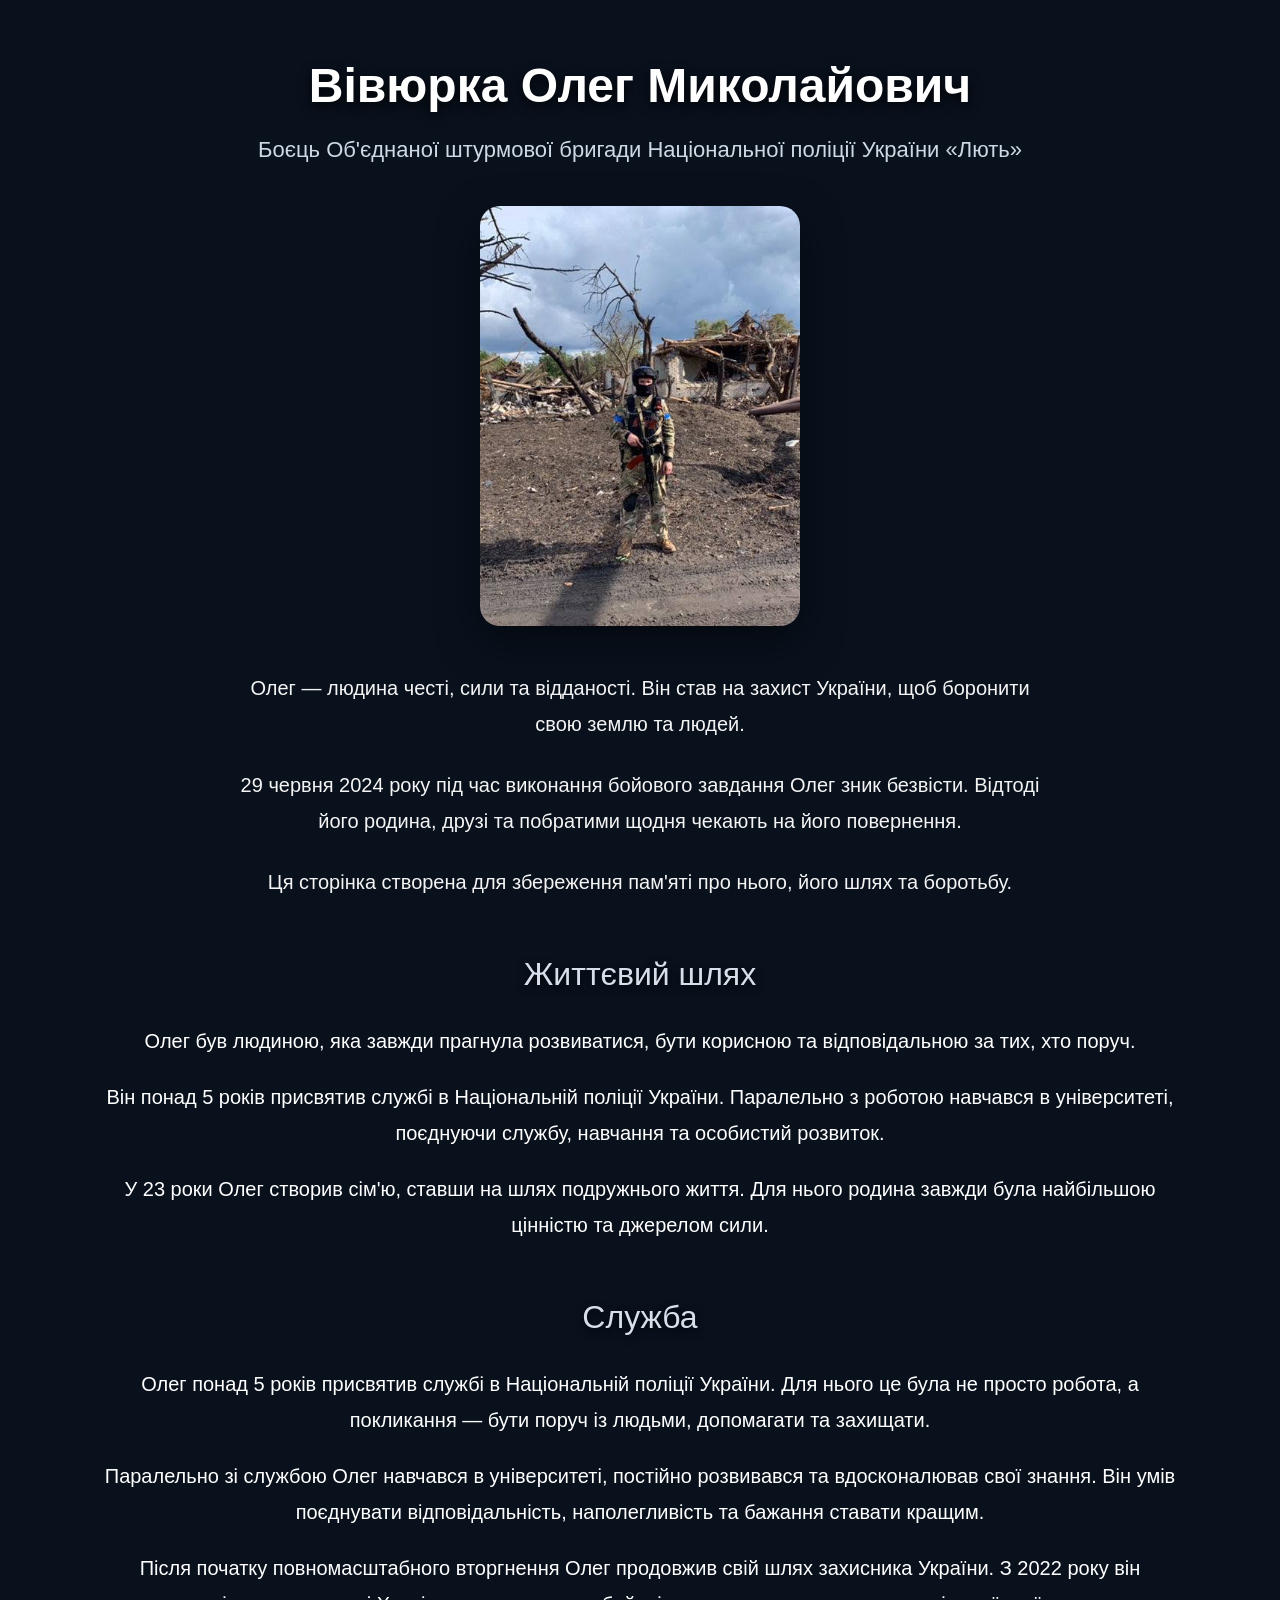
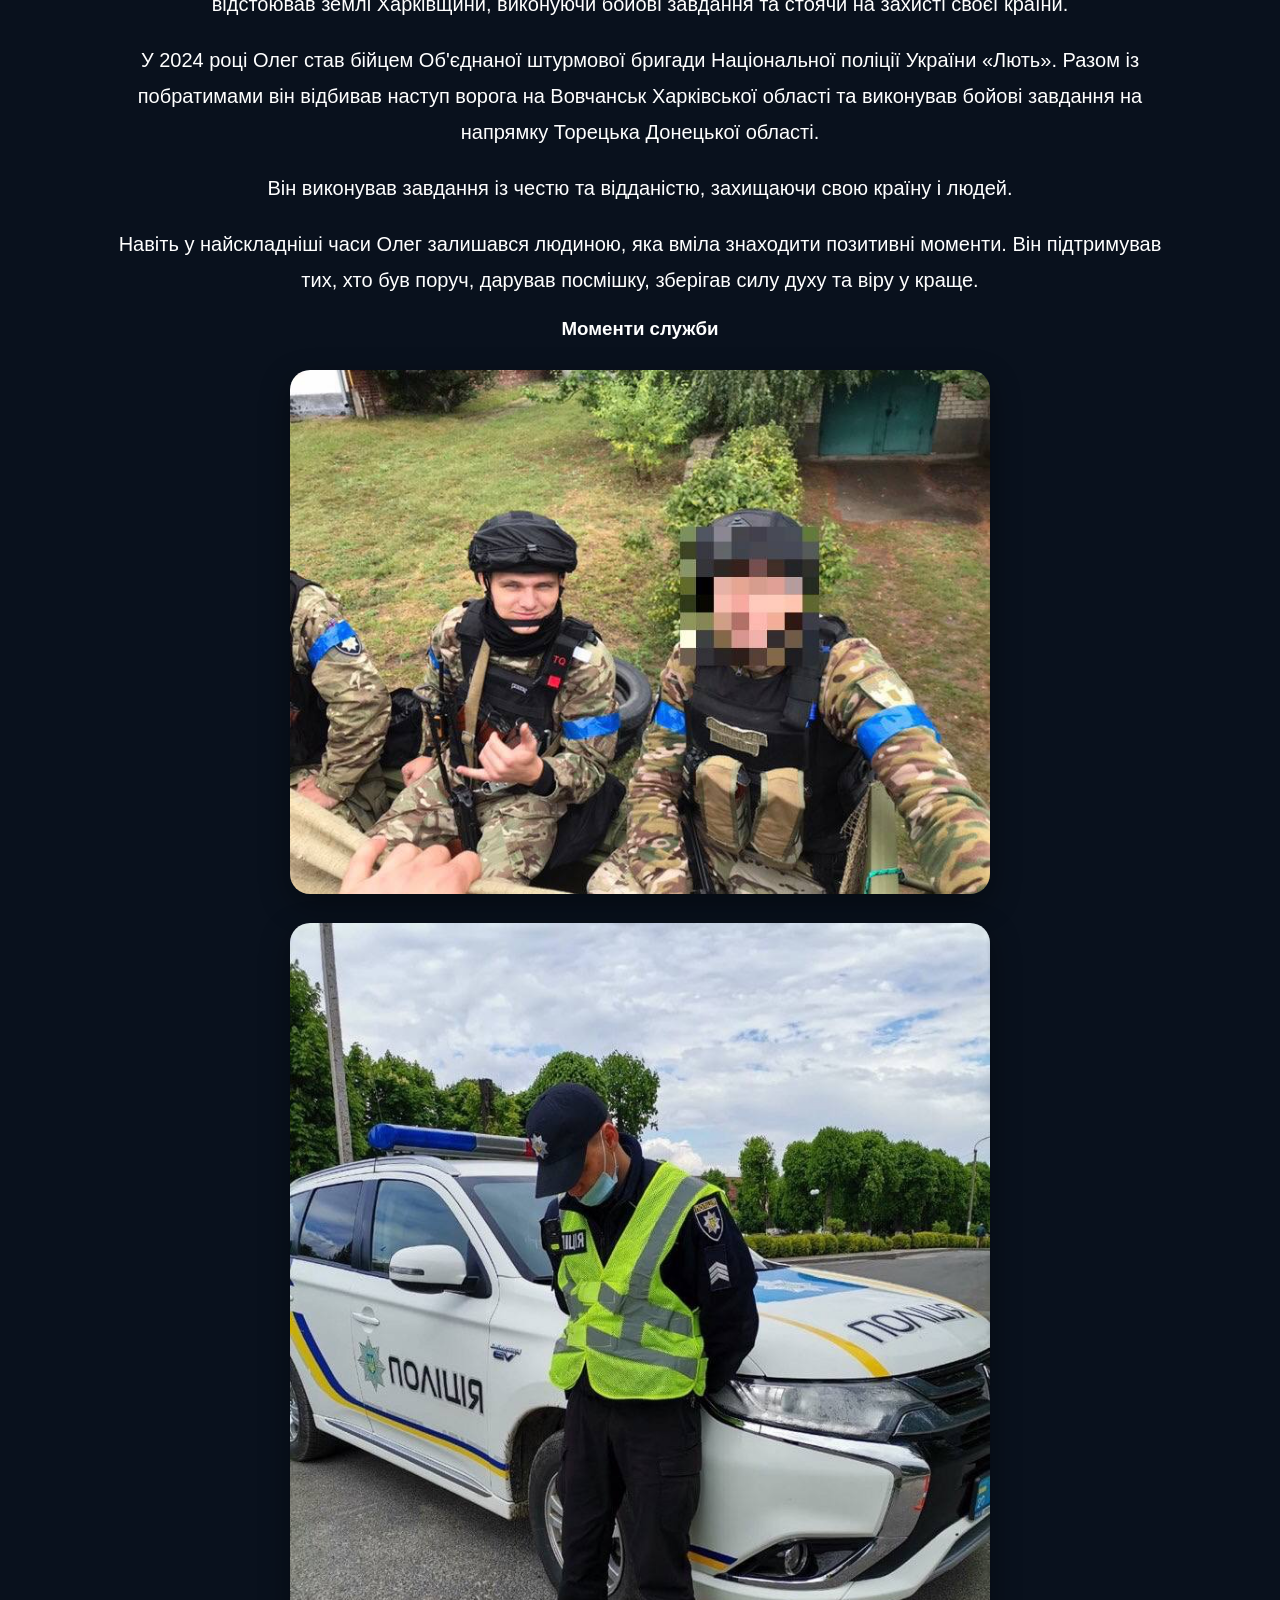
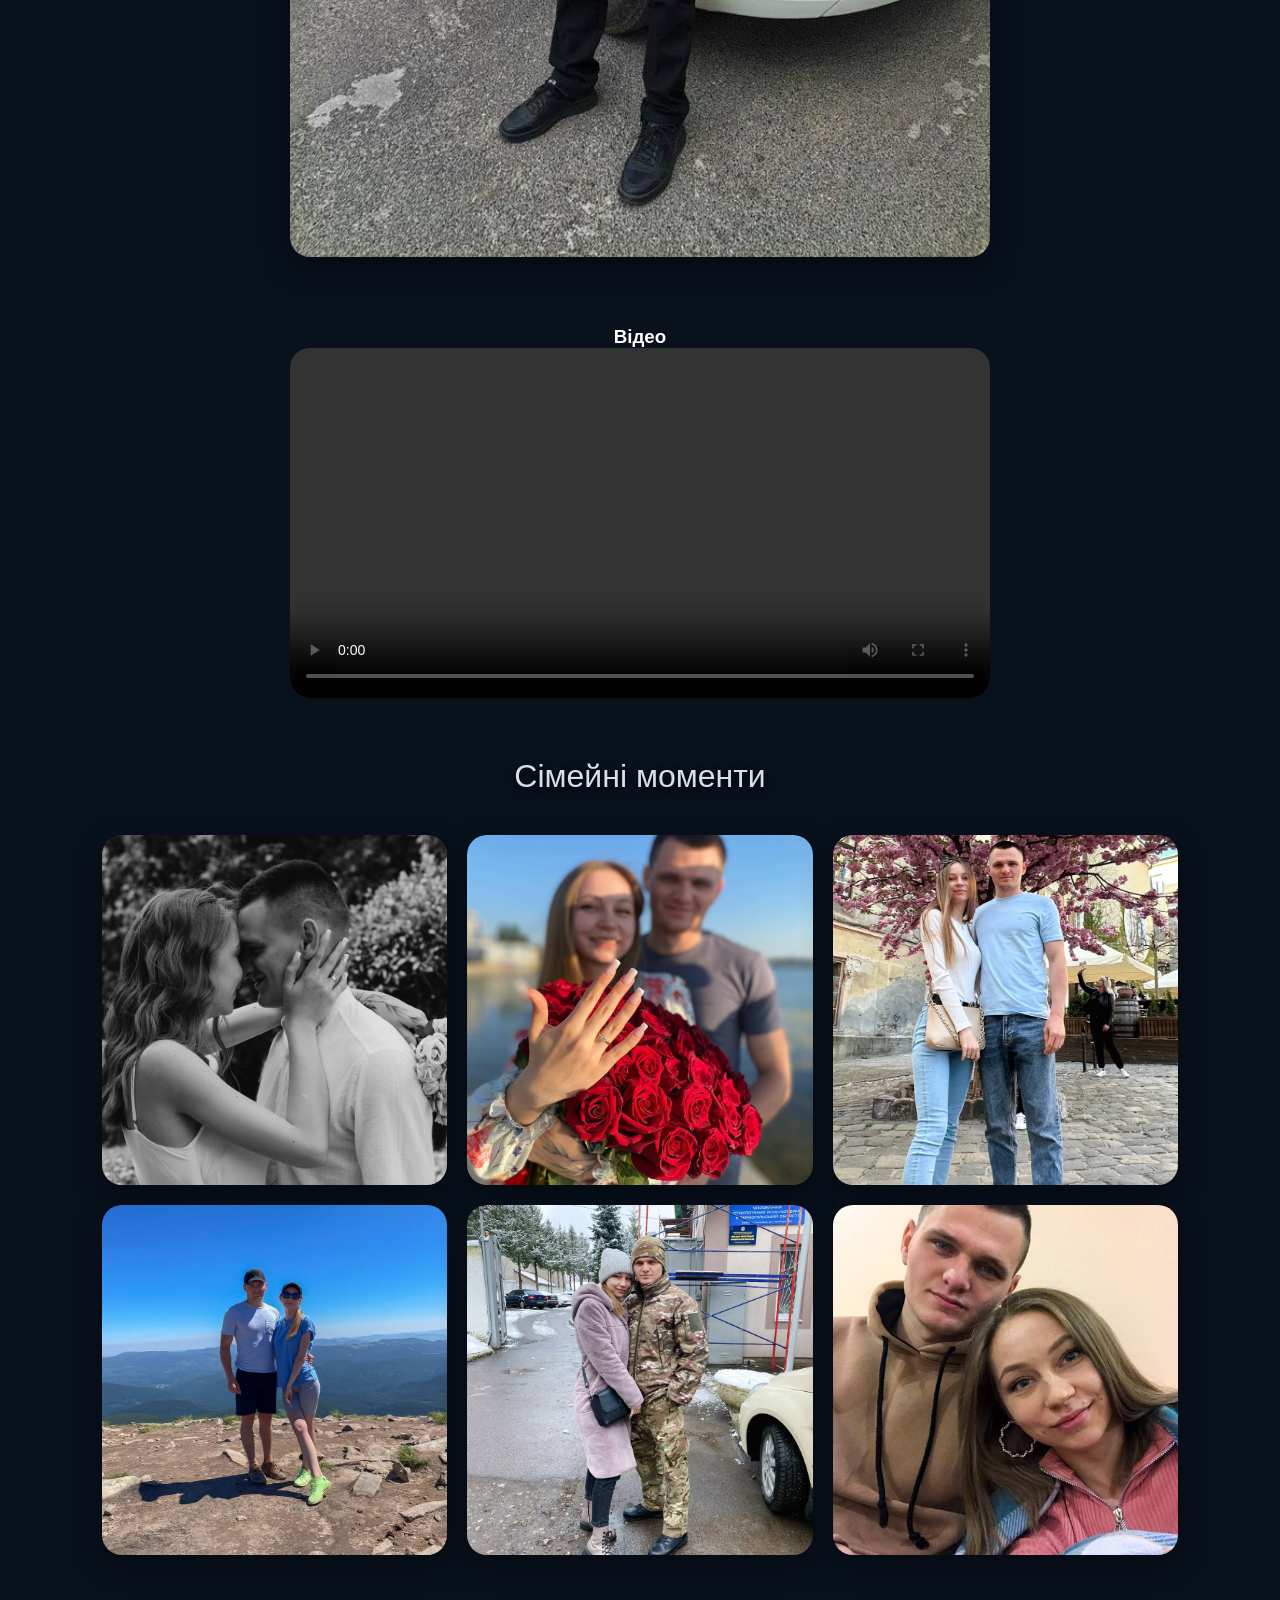
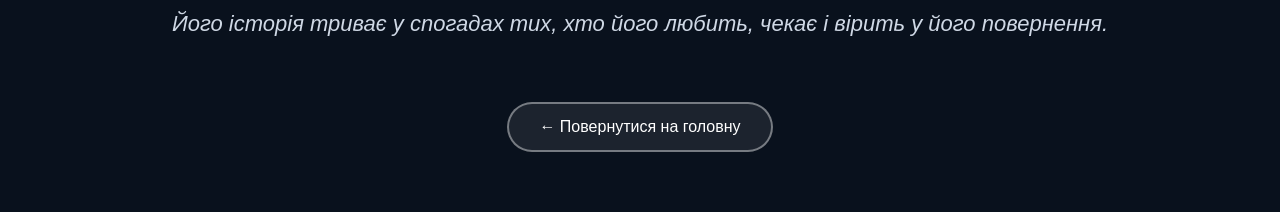
==== about.html @ c9cba327 "Update about.html" ====
<!DOCTYPE html>
<html lang="uk">

<head>

<meta charset="UTF-8">
<meta name="viewport" content="width=device-width, initial-scale=1.0">

<title>Про Олега</title>

<link rel="stylesheet" href="style.css">

</head>


<body>


<div class="about-page">


<h1>
Вівюрка Олег Миколайович
</h1>


<p class="subtitle">
Боєць Об'єднаної штурмової бригади
Національної поліції України «Лють»
</p>



<img src="photo3.JPG" class="about-photo">



<div class="about-text">


<p>
Олег — людина честі, сили та відданості.
Він став на захист України, щоб боронити
свою землю та людей.
</p>


<p>
29 червня 2024 року під час виконання
бойового завдання Олег зник безвісти.
Відтоді його родина, друзі та побратими
щодня чекають на його повернення.
</p>


<p>
Ця сторінка створена для збереження
пам'яті про нього, його шлях та боротьбу.
</p>


</div>
<section class="story">

<h2>Життєвий шлях</h2>

<p>
Олег був людиною, яка завжди прагнула розвиватися,
бути корисною та відповідальною за тих, хто поруч.
</p>

<p>
Він понад 5 років присвятив службі в Національній поліції України.
Паралельно з роботою навчався в університеті, поєднуючи службу,
навчання та особистий розвиток.
</p>

<p>
У 23 роки Олег створив сім'ю, ставши на шлях подружнього життя.
Для нього родина завжди була найбільшою цінністю та джерелом сили.
</p>


<h2>Служба</h2>

<p>
Олег понад 5 років присвятив службі в Національній поліції України.
Для нього це була не просто робота, а покликання —
бути поруч із людьми, допомагати та захищати.
</p>


<p>
Паралельно зі службою Олег навчався в університеті,
постійно розвивався та вдосконалював свої знання.
Він умів поєднувати відповідальність, наполегливість
та бажання ставати кращим.
</p>


<p>
Після початку повномасштабного вторгнення Олег продовжив
свій шлях захисника України.
З 2022 року він відстоював землі Харківщини,
виконуючи бойові завдання та стоячи на захисті своєї країни.
</p>


<p>
У 2024 році Олег став бійцем Об'єднаної штурмової бригади
Національної поліції України «Лють».
Разом із побратимами він відбивав наступ ворога
на Вовчанськ Харківської області та виконував бойові завдання
на напрямку Торецька Донецької області.
</p>


<p>
Він виконував завдання із честю та відданістю,
захищаючи свою країну і людей.
</p>


<p>
Навіть у найскладніші часи Олег залишався людиною,
яка вміла знаходити позитивні моменти.
Він підтримував тих, хто був поруч, дарував посмішку,
зберігав силу духу та віру у краще.
</p>


<h3>Моменти служби</h3>

<div class="service-media">

<img src="photo2.png" class="service-photo">

<img src="photo4.JPG" class="service-photo">

<div class="video-block">

<h3>Відео</h3>

<video controls playsinline>

<source src="video1.MP4" type="video/mp4">

</video>

</div>

</div>


<h2>Сімейні моменти</h2>


<div class="gallery">

    <img src="family1.png">

    <img src="family2.png">

    <img src="family3.jpg">

    <img src="family4.png">

    <img src="family5.JPG">

    <img src="family6.JPG">

</div>
  
</section>


<p class="final-quote">
Його історія триває у спогадах тих,
хто його любить, чекає і вірить у його повернення.
</p>


<a href="index.html" class="back-button">
← Повернутися на головну
</a>


</div>



</body>

</html>
---- style.css ----
*{
    margin:0;
    padding:0;
    box-sizing:border-box;
}


body{
    font-family:'Montserrat',sans-serif;
    background:#09111d;
    color:white;
}


.hero{

    position:relative;
    width:100%;
    min-height:100vh;
    overflow:hidden;

}


.hero-image{

    position:absolute;
    top:0;
    left:0;

    width:100%;
    height:100%;

    object-fit:cover;
    object-position:center 15%;

}


.overlay{

    position:absolute;
    top:0;
    left:0;

    width:100%;
    height:100%;

    background:
    linear-gradient(
    90deg,
    rgba(5,10,18,.85),
    rgba(5,10,18,.35)
    );

    z-index:1;

}


.hero-content{

    position:relative;

    z-index:2;

    width:45%;

    margin-left:8%;

    padding-top:60px;
    padding-bottom:60px;

}


h1{

    font-size:64px;
    line-height:1.1;
    font-weight:700;
    margin-bottom:25px;

    text-shadow:
    0 4px 12px rgba(0,0,0,.9);

}


h2{

    font-size:22px;
    font-weight:400;
    line-height:1.5;

    color:#d7dfeb;

    margin-bottom:35px;

    text-shadow:
    0 3px 8px rgba(0,0,0,.9);

}


.description{

    max-width:420px;

}


.description p{

    font-size:18px;
    line-height:1.7;
    margin-bottom:18px;

    text-shadow:
    0 3px 8px rgba(0,0,0,.9);

}


.counter{

    text-align:center;
    margin-top:35px;

}


#timer{

    font-size:32px;
    font-weight:700;

    text-shadow:
    0 3px 10px rgba(0,0,0,.9);

}


.waiting-text{

    text-align:center;
    margin-top:20px;

    font-size:20px;
    font-style:italic;

    text-shadow:
    0 3px 8px rgba(0,0,0,.9);

}


.buttons{

    display:flex;
    justify-content:center;

    gap:20px;

    margin-top:40px;

}


.buttons a{

    display:inline-flex;
    align-items:center;
    justify-content:center;

    text-decoration:none;

    color:white;

    border:2px solid rgba(255,255,255,.4);

    padding:14px 32px;

    border-radius:50px;

    background:rgba(255,255,255,.08);

    backdrop-filter:blur(10px);

    font-size:17px;

    transition:.3s;

}


.buttons a:hover{

    background:#5ba8ff;

}





@media(max-width:900px){


@media(max-width:900px){

.hero{
    min-height:110vh;
}


.hero-content{

    width:90%;

    margin-left:5%;

    padding-top:40px;
    padding-bottom:40px;

}


h1{

    font-size:42px;

}


h2{

    font-size:18px;

}


.description p{

    font-size:16px;

}


#timer{

    font-size:24px;

}


.buttons{

    flex-direction:column;

    align-items:center;

}


.buttons a{

    width:260px;

}

}


h1{

    font-size:42px;

}


h2{

    font-size:18px;

}



.description p{

    font-size:16px;

}



#timer{

    font-size:24px;

}



.buttons{

    flex-direction:column;

    align-items:center;

}


.buttons a{

    width:260px;

    text-align:center;

}


}
.buttons a{
    display:inline-flex;
    align-items:center;
    justify-content:center;
    text-decoration:none !important;
    color:white !important;
    border:2px solid rgba(255,255,255,.4);
    padding:14px 32px;
    border-radius:50px;
    background:rgba(255,255,255,.08);
    font-size:17px;
}
/* Сторінка Про Олега */

.about-page{

    min-height:100vh;

    background:#09111d;

    color:white;

    padding:60px 8%;

    text-align:center;

}


.about-page h1{

    font-size:48px;

    margin-bottom:20px;

}



.subtitle{

    font-size:22px;

    color:#cfd8e5;

    margin-bottom:40px;

    line-height:1.5;

}



.about-photo{

    width:320px;

    height:420px;

    object-fit:cover;

    object-position:center top;

    border-radius:20px;

    box-shadow:0 15px 40px rgba(0,0,0,.5);

    margin-bottom:40px;

}



.about-text{

    max-width:800px;

    margin:0 auto;

}



.about-text p{

    font-size:20px;

    line-height:1.8;

    margin-bottom:25px;

    color:#f4f4f4;

}



.back-button{

    display:inline-flex;

    margin-top:30px;

    padding:14px 30px;

    border-radius:50px;

    border:2px solid rgba(255,255,255,.4);

    color:white;

    text-decoration:none;

    background:rgba(255,255,255,.08);

}



.back-button:hover{

    background:#5ba8ff;

}



@media(max-width:900px){

    .about-page{

        padding:40px 5%;

    }


    .about-page h1{

        font-size:34px;

    }


    .subtitle{

        font-size:18px;

    }


    .about-photo{

        width:260px;

        height:340px;

    }


    .about-text p{

        font-size:17px;

    }

}
.story h2{

    margin-top:50px;
    margin-bottom:25px;
    font-size:32px;

}


.story p{

    font-size:20px;
    line-height:1.8;
    margin-bottom:20px;

}


.gallery{

    display:grid;
    grid-template-columns:repeat(3,1fr);
    gap:20px;
    margin-top:35px;

}


.gallery img{

    width:100%;
    height:350px;
    object-fit:cover;
    border-radius:20px;

    box-shadow:0 10px 30px rgba(0,0,0,.4);

}



@media(max-width:900px){

.gallery{

    grid-template-columns:1fr;

}


.gallery img{

    height:400px;

}

}
.final-quote{
    margin-top:50px;
    margin-bottom:30px;
    font-size:22px;
    font-style:italic;
    line-height:1.7;
    color:#cfd8e5;
}
.service-media{
    margin-top:30px;
}


.service-photo{
    width:100%;
    max-width:700px;
    border-radius:20px;
    box-shadow:0 10px 30px rgba(0,0,0,.4);
    margin-bottom:25px;
}


.video-block{
    margin-top:40px;
}


.video-block video{
    width:100%;
    max-width:700px;
    border-radius:20px;
}
@media(max-width:900px){

.hero-image{
    position:absolute;
}

}
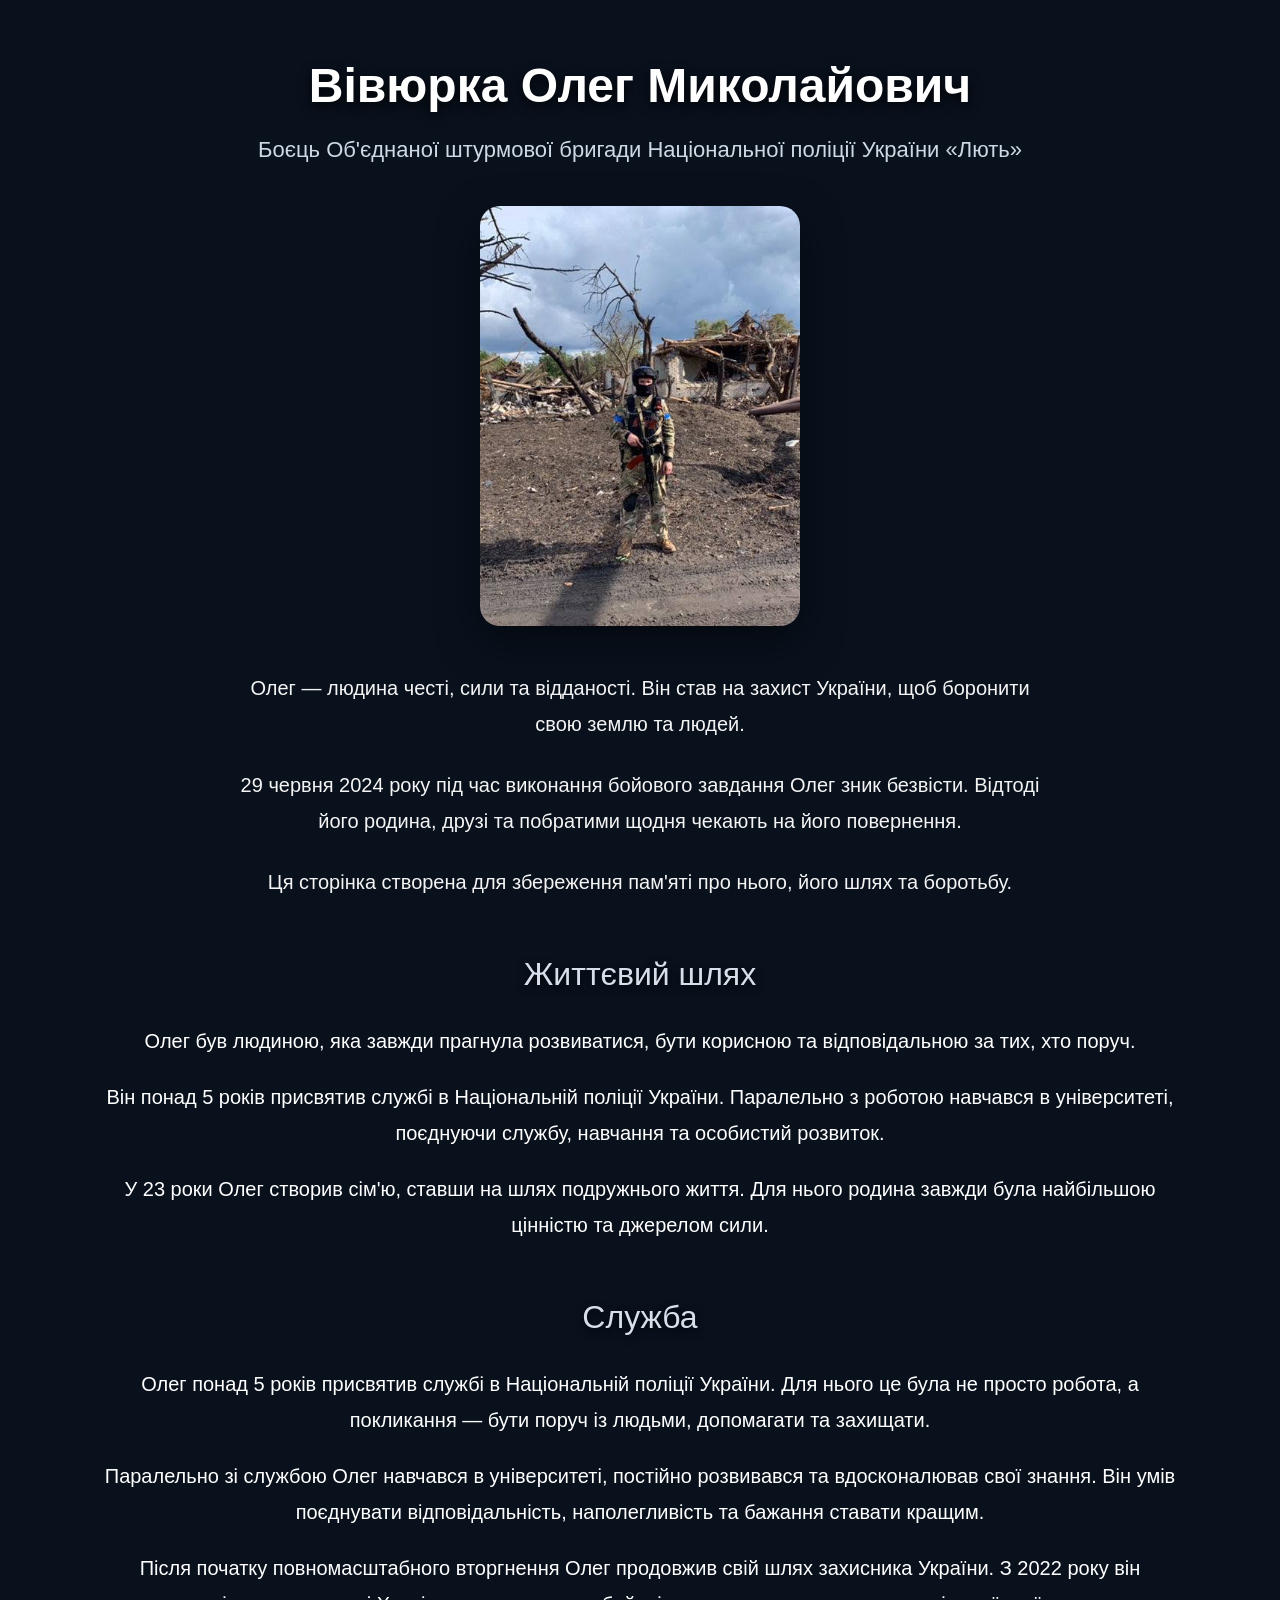
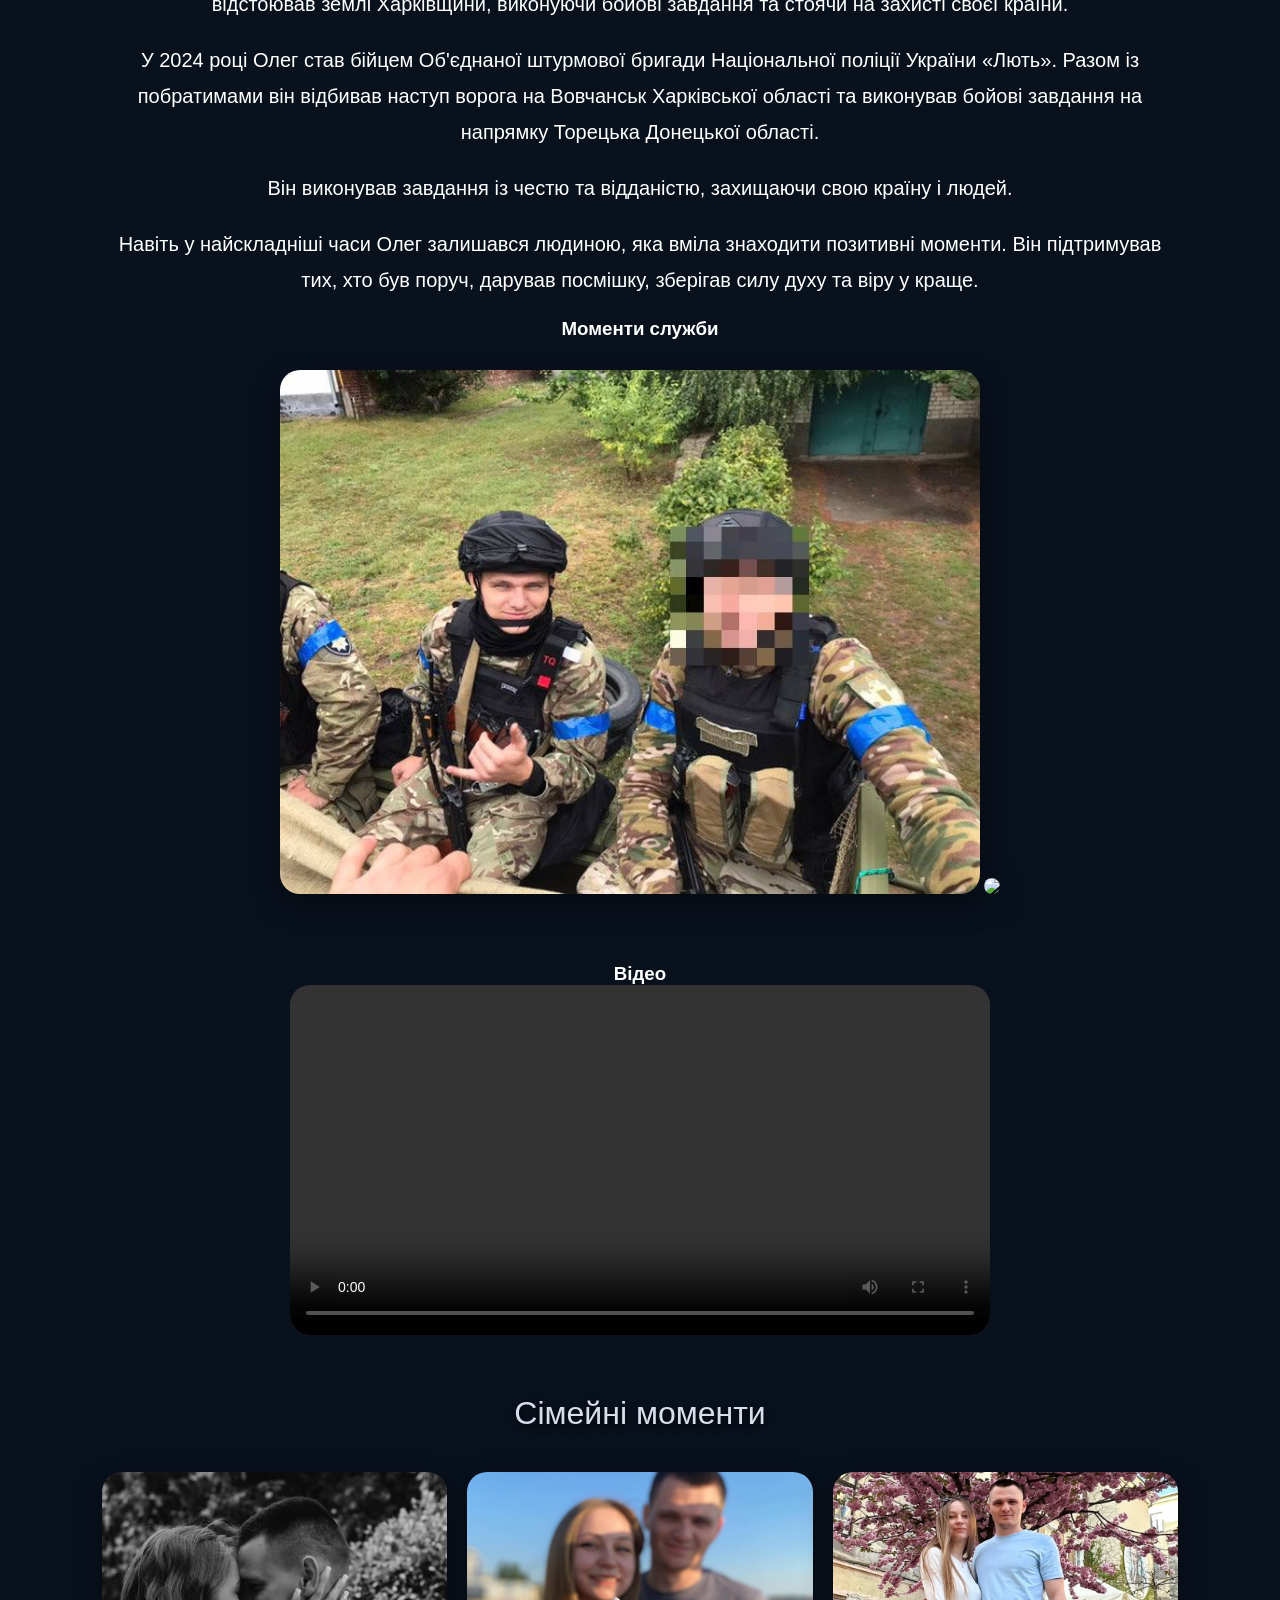
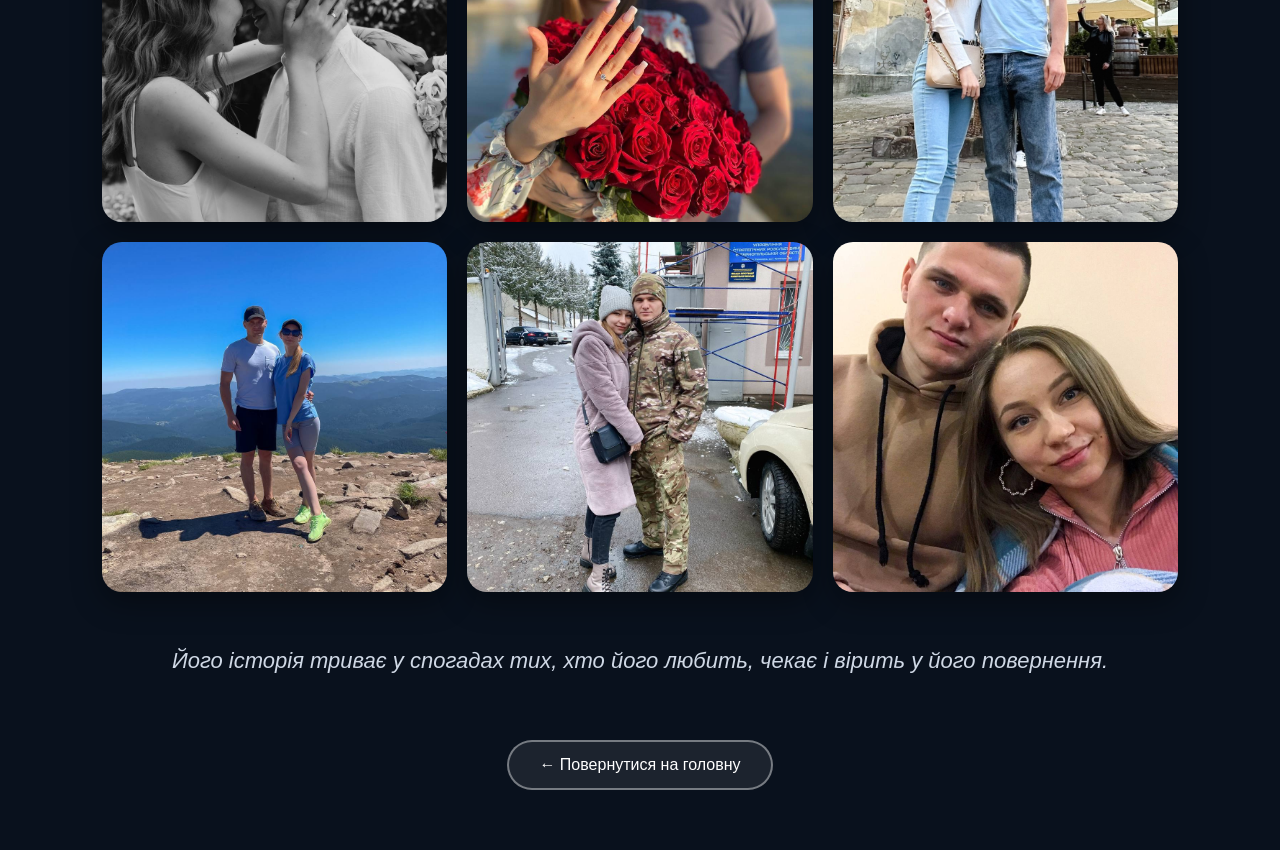
==== commit f7cb69f0: "Update about.html" ====
--- a/about.html
+++ b/about.html
@@ -133,9 +133,13 @@
 
 <div class="service-media">
 
-<img src="photo2.png" class="service-photo">
+<div class="service-gallery">
 
-<img src="photo4.JPG" class="service-photo">
+    <img src="photo2.png" class="service-photo">
+
+    <img src="photo4.png" class="service-photo">
+
+</div>
 
 <div class="video-block">
 
@@ -150,7 +154,6 @@
 </div>
 
 </div>
-
 
 <h2>Сімейні моменти</h2>
 
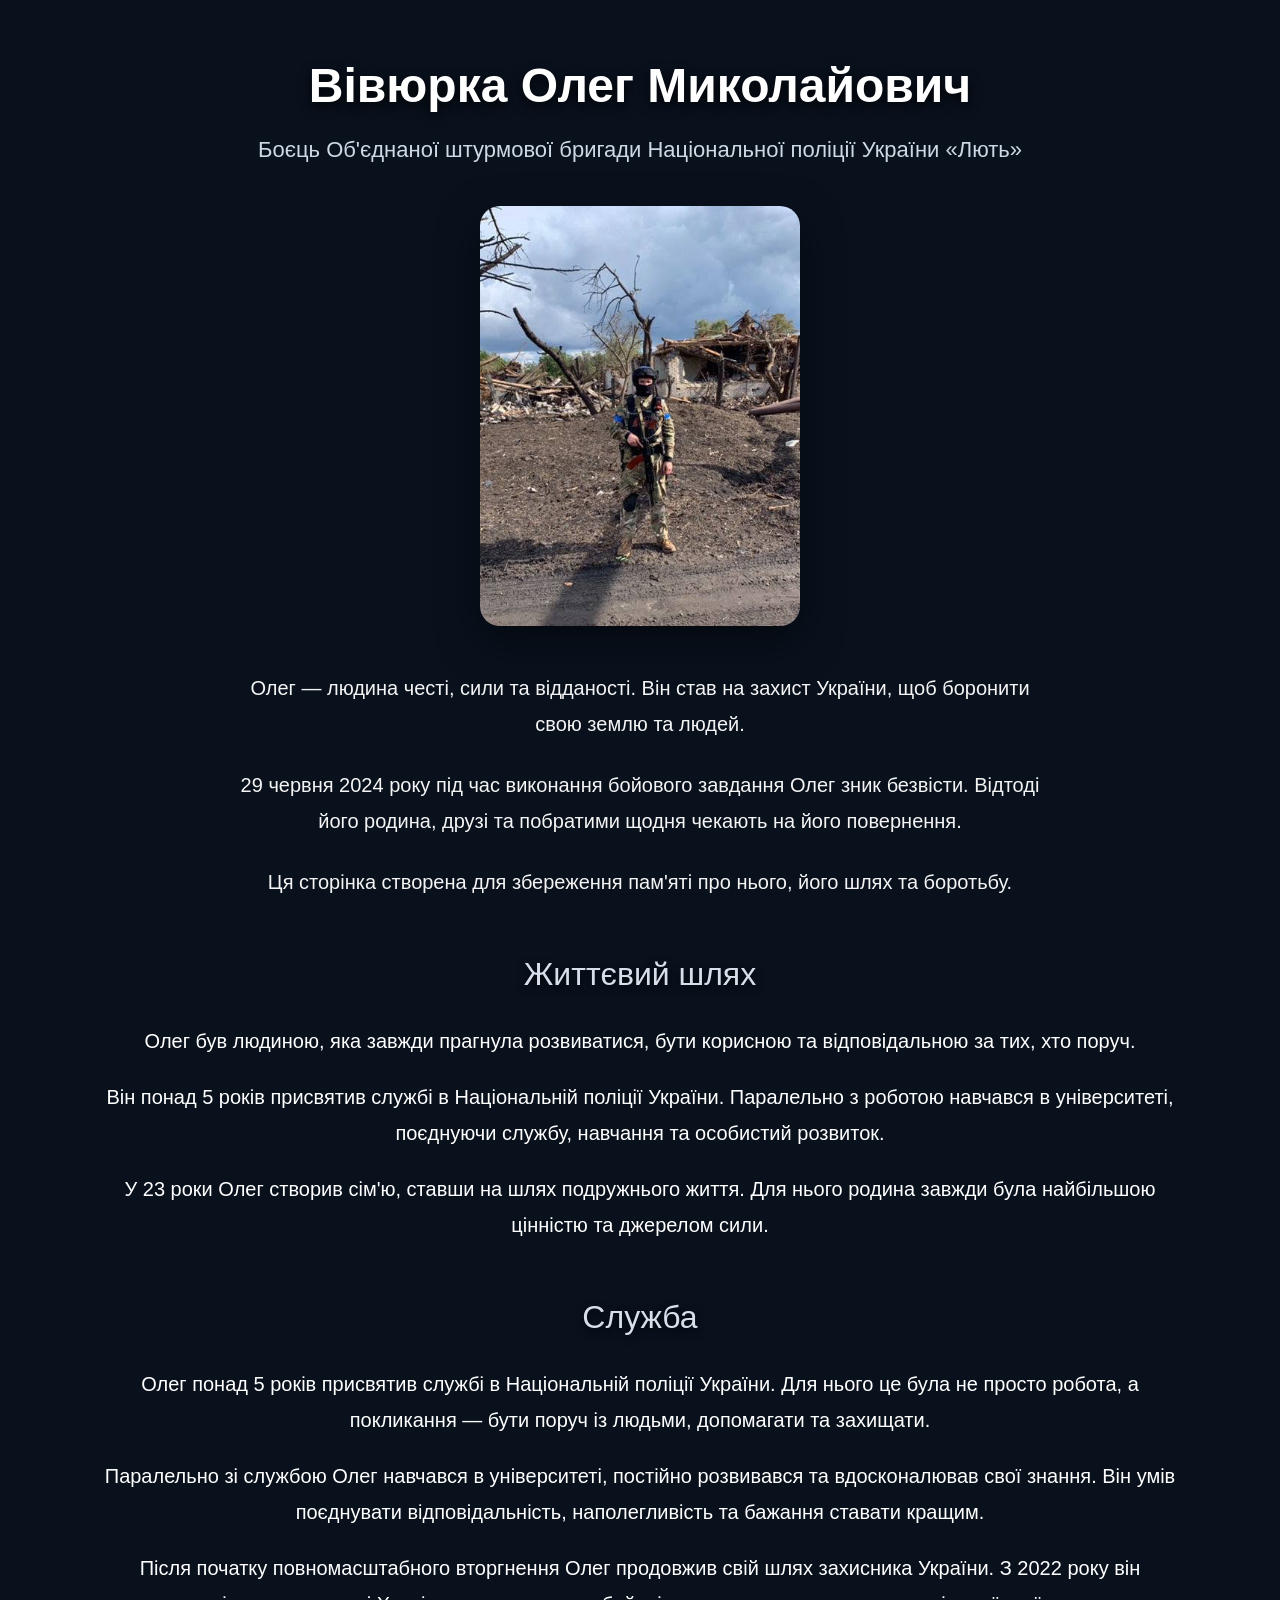
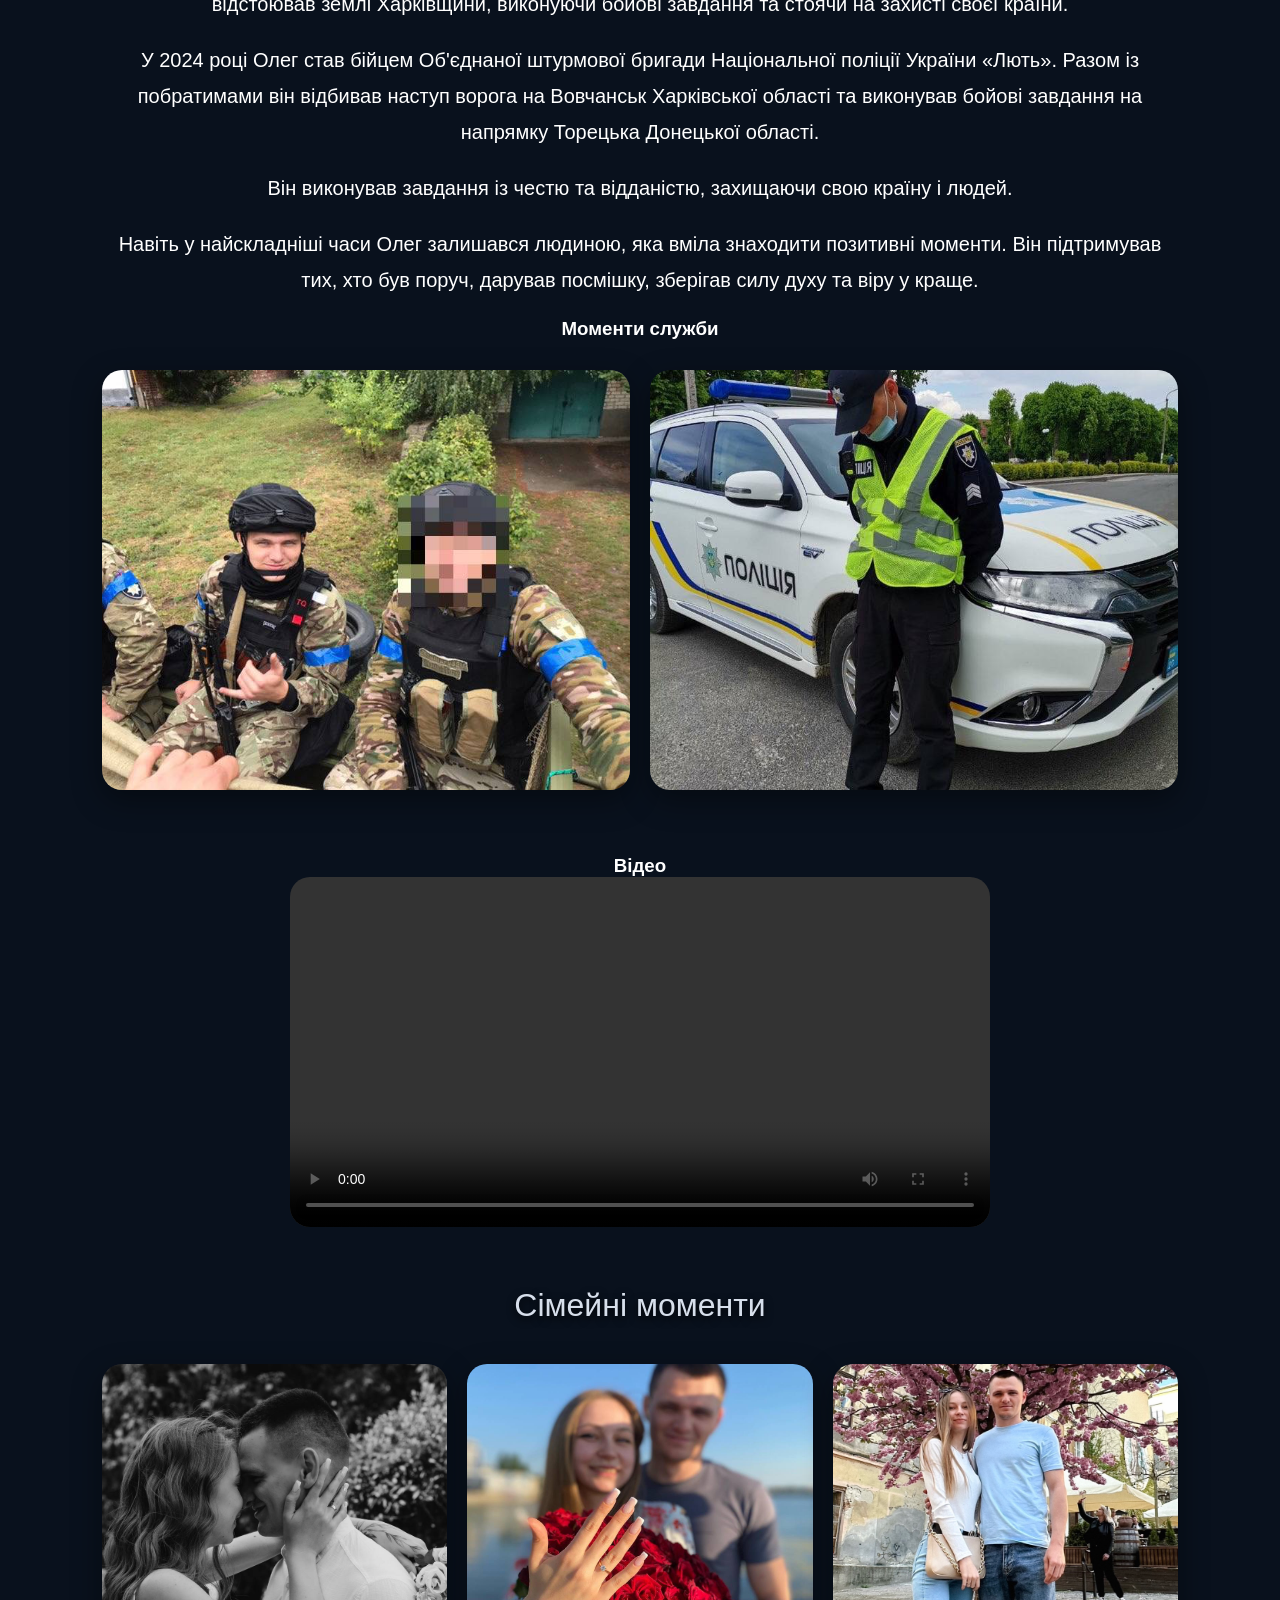
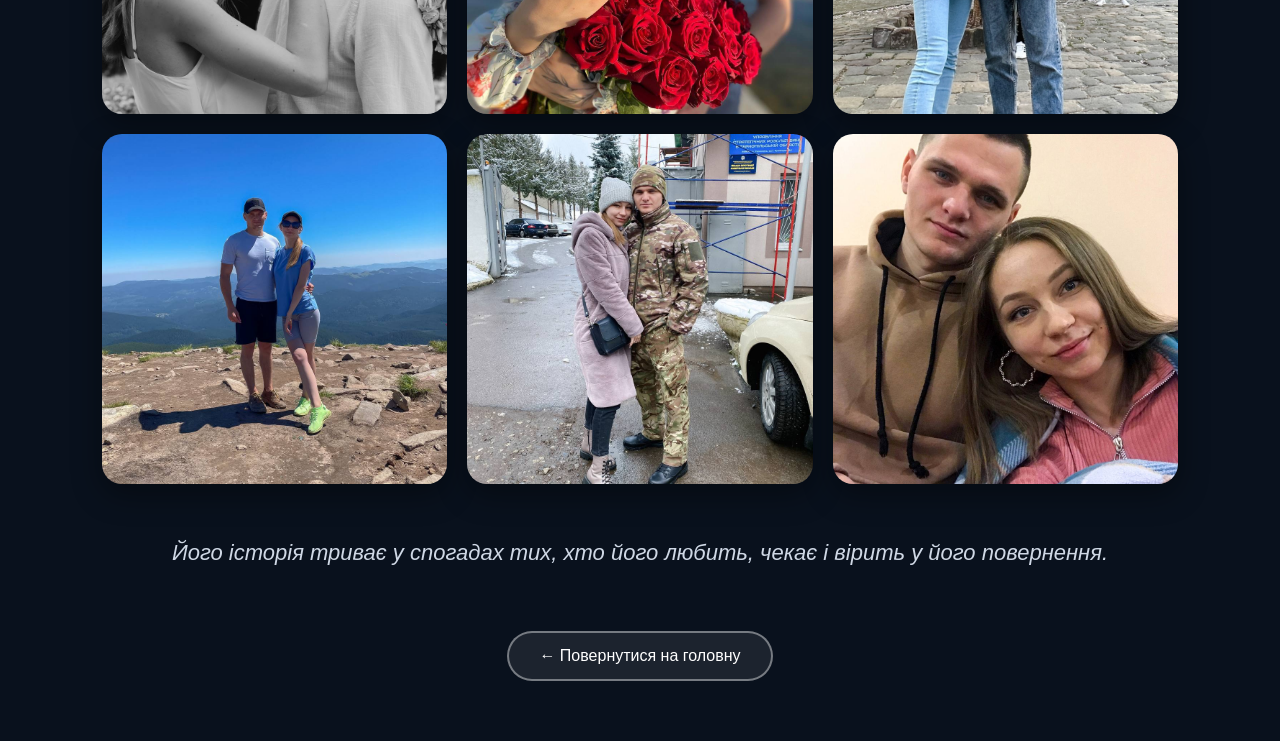
==== commit 403b6b8d: "Update about.html" ====
--- a/about.html
+++ b/about.html
@@ -137,7 +137,7 @@
 
     <img src="photo2.png" class="service-photo">
 
-    <img src="photo4.png" class="service-photo">
+    <img src="photo4.JPG" class="service-photo">
 
 </div>
 
--- a/style.css
+++ b/style.css
@@ -584,3 +584,37 @@
 }
 
 }
+.service-gallery{
+
+    display:grid;
+    grid-template-columns:repeat(2,1fr);
+    gap:20px;
+    margin-bottom:35px;
+
+}
+
+.service-photo{
+
+    width:100%;
+    height:420px;
+    object-fit:cover;
+    border-radius:20px;
+    box-shadow:0 10px 30px rgba(0,0,0,.4);
+
+}
+
+@media(max-width:900px){
+
+.service-gallery{
+
+    grid-template-columns:1fr;
+
+}
+
+.service-photo{
+
+    height:380px;
+
+}
+
+}
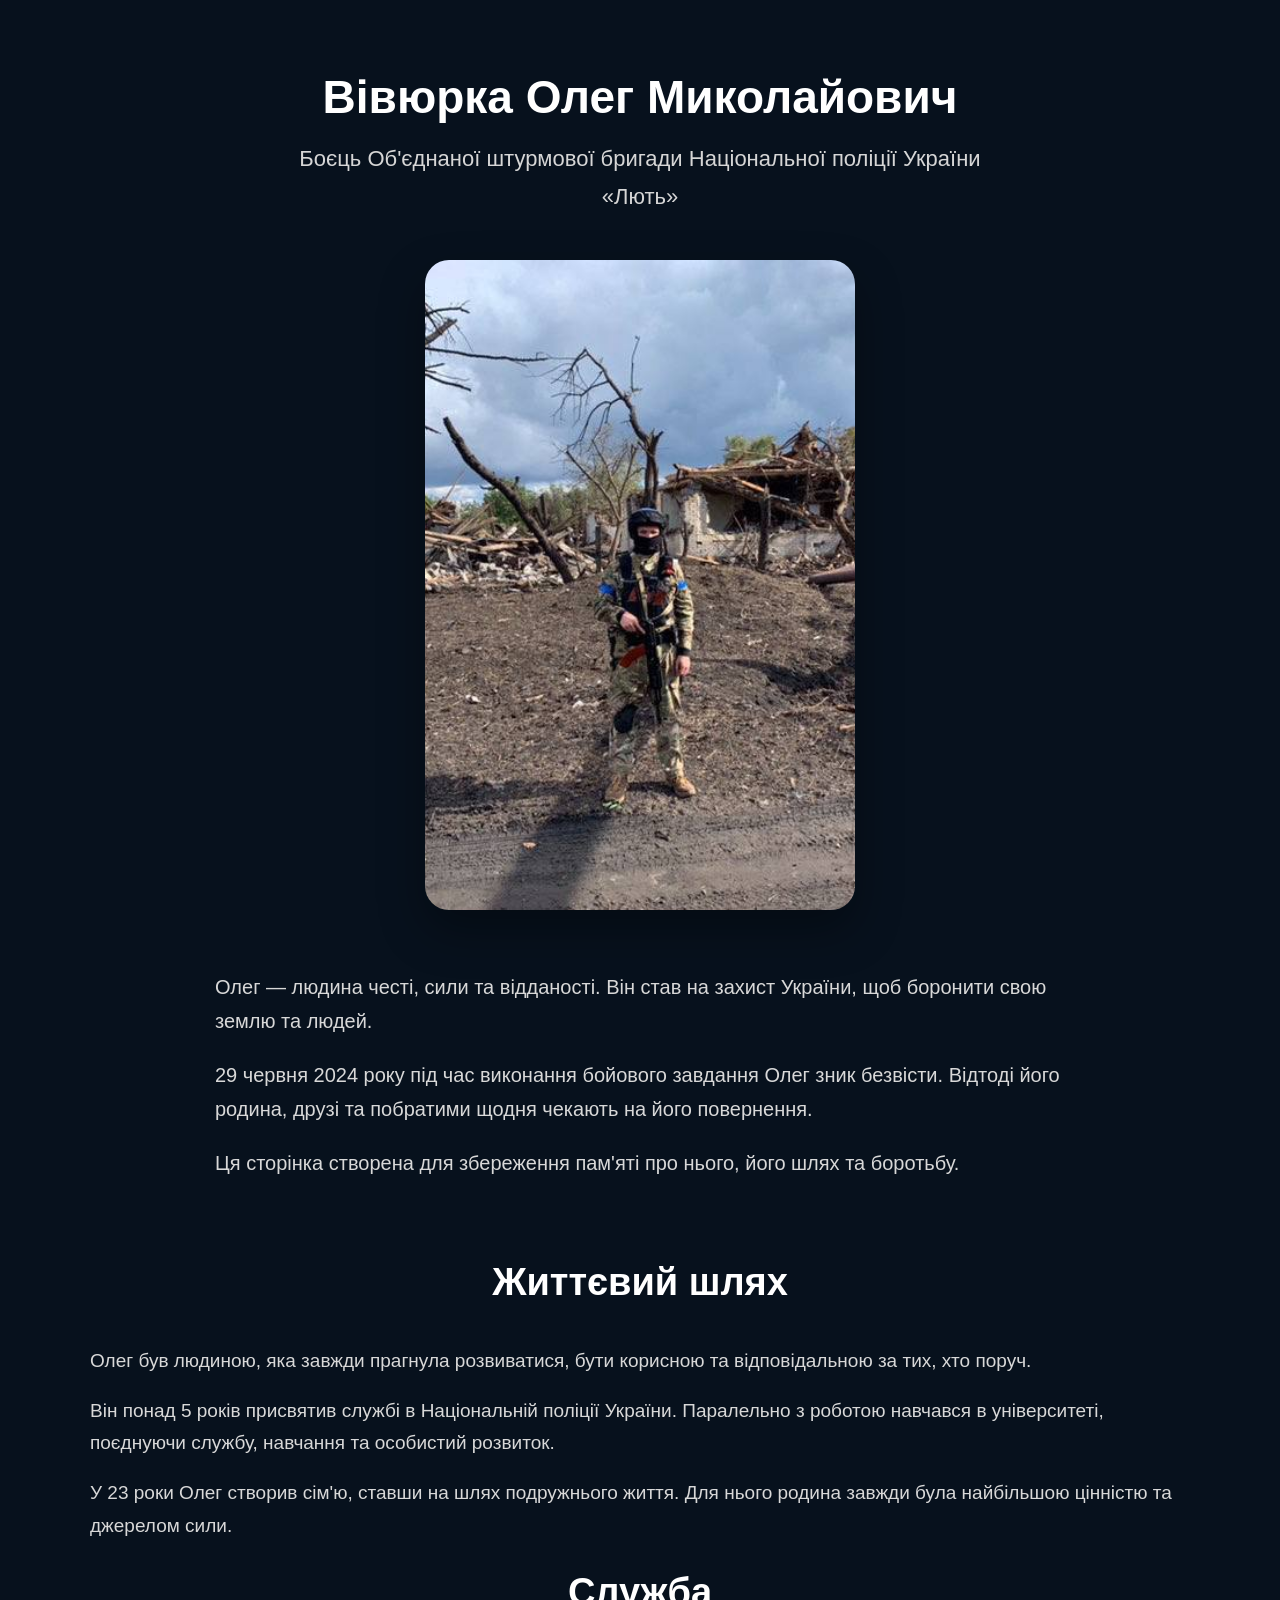
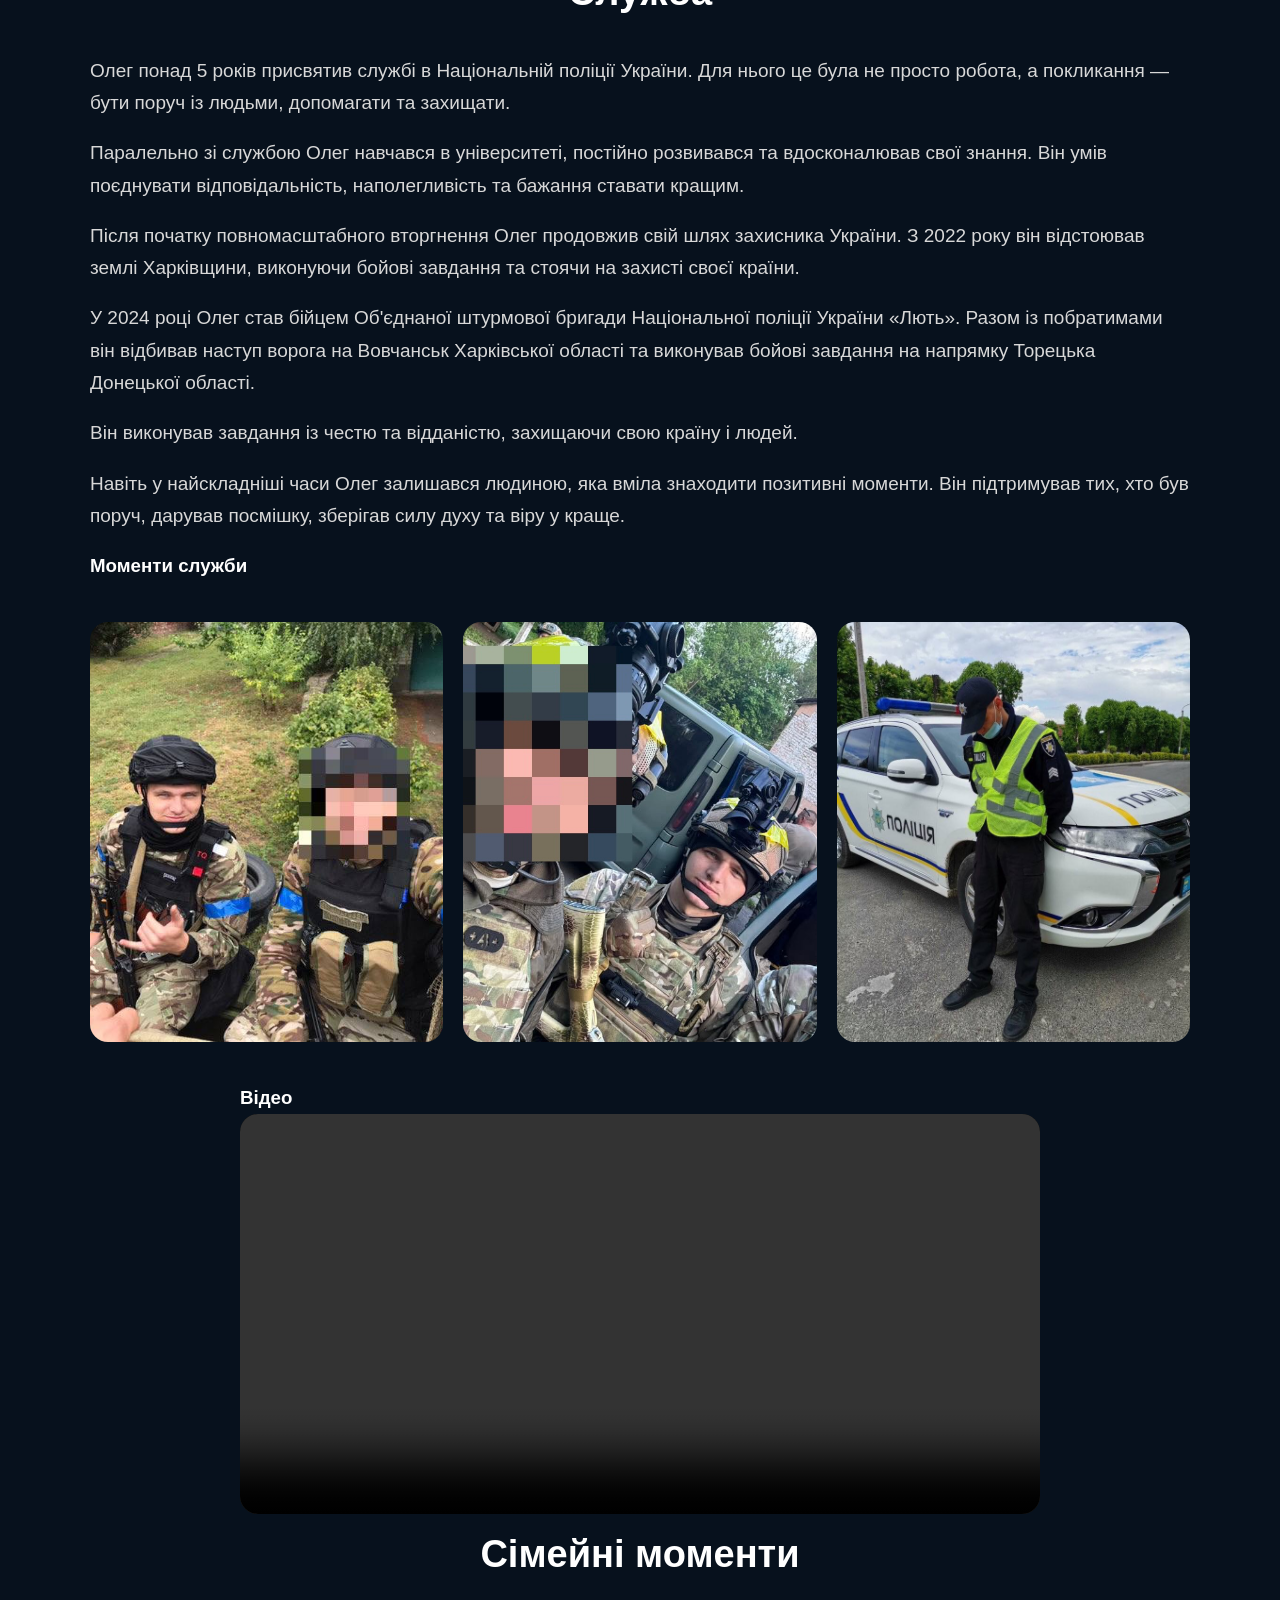
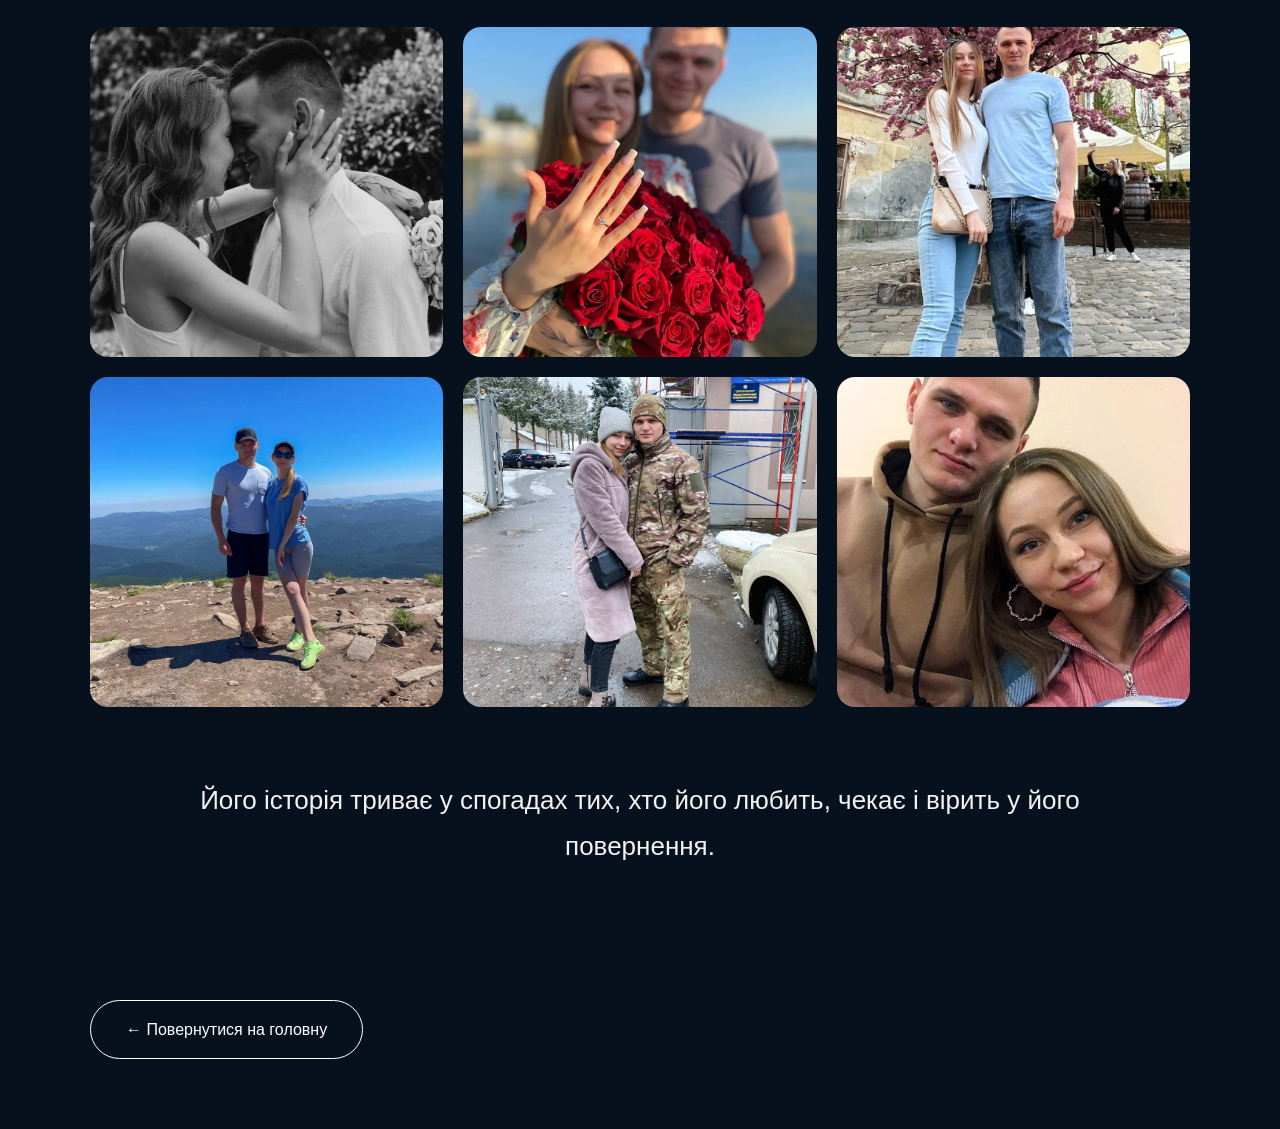
==== commit 185ed7f8: "Update about.html" ====
--- a/about.html
+++ b/about.html
@@ -136,7 +136,9 @@
 <div class="service-gallery">
 
     <img src="photo2.png" class="service-photo">
-
+    
+    <img src="friend.jpg" class="service-photo">
+    
     <img src="photo4.JPG" class="service-photo">
 
 </div>
--- a/style.css
+++ b/style.css
@@ -1,620 +1,622 @@
+/* ==========================================
+   ЗАГАЛЬНІ НАЛАШТУВАННЯ
+========================================== */
+
 *{
     margin:0;
     padding:0;
     box-sizing:border-box;
 }
 
+html{
+    scroll-behavior:smooth;
+}
 
 body{
     font-family:'Montserrat',sans-serif;
-    background:#09111d;
+    background:#07111d;
+    color:#fff;
+    overflow-x:hidden;
+    line-height:1.7;
+}
+
+img{
+    display:block;
+    width:100%;
+    height:auto;
+}
+
+a{
+    text-decoration:none;
+}
+
+/* ==========================================
+   ГОЛОВНА СТОРІНКА
+========================================== */
+
+.hero{
+    position:relative;
+
+    width:100%;
+    min-height:100vh;
+
+    display:flex;
+    align-items:center;
+    justify-content:flex-start;
+
+    overflow:hidden;
+
+    padding-left:8%;
+
+    background:#07111d;
+}
+
+.hero-image{
+    position:absolute;
+
+    inset:0;
+
+    width:100%;
+    height:100%;
+
+    object-fit:cover;
+
+    object-position:65% 38%;
+
+    transform:none;
+}
+
+.overlay{
+    position:absolute;
+    inset:0;
+    background:rgba(0,0,0,.55);
+}
+
+.hero-content{
+    position:relative;
+    z-index:2;
+
+    max-width:560px;
+
+    text-align:left;
+
+    padding:40px 20px;
+}
+
+.hero-content h1{
+    font-size:58px;
+    line-height:1.1;
+    margin-bottom:20px;
     color:white;
 }
 
-
-.hero{
-
-    position:relative;
-    width:100%;
-    min-height:100vh;
-    overflow:hidden;
-
-}
-
-
-.hero-image{
-
-    position:absolute;
-    top:0;
-    left:0;
-
-    width:100%;
-    height:100%;
+.hero-content h2{
+    font-size:24px;
+    font-weight:400;
+    color:#ececec;
+    margin-bottom:35px;
+}
+
+.description{
+    max-width:560px;
+    margin:0;
+}
+
+.description p{
+    font-size:20px;
+    margin-bottom:18px;
+    color:#f5f5f5;
+}
+
+.counter{
+    margin-top:40px;
+    margin-bottom:30px;
+}
+
+#timer{
+    display:inline-block;
+    padding:14px 24px;
+    border-radius:15px;
+    background:rgba(255,255,255,.12);
+    backdrop-filter:blur(8px);
+    font-size:28px;
+    font-weight:700;
+}
+
+.waiting-text{
+    margin-top:20px;
+    font-size:24px;
+    font-weight:500;
+}
+
+.buttons{
+    margin-top:35px;
+    display:flex;
+    justify-content:flex-start;
+    gap:18px;
+    flex-wrap:wrap;
+}
+
+.buttons a{
+    padding:15px 35px;
+    border:1px solid white;
+    border-radius:40px;
+    color:white;
+    transition:.3s;
+}
+
+.buttons a:hover{
+    background:white;
+    color:#07111d;
+}
+
+/* ==========================================
+   СТОРІНКА ПРО ОЛЕГА
+========================================== */
+
+.about-page{
+    width:92%;
+    max-width:1100px;
+    margin:auto;
+    padding:70px 0;
+}
+
+.about-page h1{
+    text-align:center;
+    font-size:46px;
+    margin-bottom:15px;
+    line-height:1.2;
+}
+
+.subtitle{
+    text-align:center;
+    max-width:700px;
+    margin:0 auto 45px;
+
+    font-size:22px;
+
+    color:#d6d6d6;
+}
+
+.about-photo{
+    width:100%;
+    max-width:430px;
+    height:650px;
 
     object-fit:cover;
-    object-position:center 15%;
-
-}
-
-
-.overlay{
-
-    position:absolute;
-    top:0;
-    left:0;
-
-    width:100%;
-    height:100%;
-
-    background:
-    linear-gradient(
-    90deg,
-    rgba(5,10,18,.85),
-    rgba(5,10,18,.35)
-    );
-
-    z-index:1;
-
-}
-
-
-.hero-content{
-
-    position:relative;
-
-    z-index:2;
-
-    width:45%;
-
-    margin-left:8%;
-
-    padding-top:60px;
-    padding-bottom:60px;
-
-}
-
-
-h1{
-
-    font-size:64px;
-    line-height:1.1;
-    font-weight:700;
-    margin-bottom:25px;
-
-    text-shadow:
-    0 4px 12px rgba(0,0,0,.9);
-
-}
-
-
-h2{
-
-    font-size:22px;
-    font-weight:400;
-    line-height:1.5;
-
-    color:#d7dfeb;
-
-    margin-bottom:35px;
-
-    text-shadow:
-    0 3px 8px rgba(0,0,0,.9);
-
-}
-
-
-.description{
-
-    max-width:420px;
-
-}
-
-
-.description p{
-
-    font-size:18px;
-    line-height:1.7;
+    object-position:center;
+
+    margin:25px auto 60px;
+
+    border-radius:24px;
+
+    box-shadow:0 20px 45px rgba(0,0,0,.35);
+}
+
+.about-text{
+    max-width:850px;
+    margin:auto;
+}
+
+.about-text p{
+    margin-bottom:20px;
+    font-size:20px;
+}
+
+.story{
+    margin-top:70px;
+}
+
+.story h2{
+    font-size:38px;
+    text-align:center;
+    margin-bottom:30px;
+}
+
+.story p{
+    font-size:19px;
     margin-bottom:18px;
-
-    text-shadow:
-    0 3px 8px rgba(0,0,0,.9);
-
-}
-
-
-.counter{
-
-    text-align:center;
-    margin-top:35px;
-
-}
-
-
-#timer{
-
-    font-size:32px;
-    font-weight:700;
-
-    text-shadow:
-    0 3px 10px rgba(0,0,0,.9);
-
-}
-
-
-.waiting-text{
-
-    text-align:center;
-    margin-top:20px;
-
-    font-size:20px;
-    font-style:italic;
-
-    text-shadow:
-    0 3px 8px rgba(0,0,0,.9);
-
-}
-
-
-.buttons{
-
-    display:flex;
-    justify-content:center;
-
-    gap:20px;
-
-    margin-top:40px;
-
-}
-
-
-.buttons a{
-
-    display:inline-flex;
-    align-items:center;
-    justify-content:center;
-
-    text-decoration:none;
-
-    color:white;
-
-    border:2px solid rgba(255,255,255,.4);
-
-    padding:14px 32px;
-
-    border-radius:50px;
-
-    background:rgba(255,255,255,.08);
-
-    backdrop-filter:blur(10px);
-
-    font-size:17px;
-
-    transition:.3s;
-
-}
-
-
-.buttons a:hover{
-
-    background:#5ba8ff;
-
-}
-
-
-
-
-
-@media(max-width:900px){
-
-
-@media(max-width:900px){
-
-.hero{
-    min-height:110vh;
-}
-
-
-.hero-content{
-
-    width:90%;
-
-    margin-left:5%;
-
-    padding-top:40px;
-    padding-bottom:40px;
-
-}
-
-
-h1{
-
-    font-size:42px;
-
-}
-
-
-h2{
-
-    font-size:18px;
-
-}
-
-
-.description p{
-
-    font-size:16px;
-
-}
-
-
-#timer{
-
-    font-size:24px;
-
-}
-
-
-.buttons{
-
-    flex-direction:column;
-
-    align-items:center;
-
-}
-
-
-.buttons a{
-
-    width:260px;
-
-}
-
-}
-
-
-h1{
-
-    font-size:42px;
-
-}
-
-
-h2{
-
-    font-size:18px;
-
-}
-
-
-
-.description p{
-
-    font-size:16px;
-
-}
-
-
-
-#timer{
-
-    font-size:24px;
-
-}
-
-
-
-.buttons{
-
-    flex-direction:column;
-
-    align-items:center;
-
-}
-
-
-.buttons a{
-
-    width:260px;
-
-    text-align:center;
-
-}
-
-
-}
-.buttons a{
-    display:inline-flex;
-    align-items:center;
-    justify-content:center;
-    text-decoration:none !important;
-    color:white !important;
-    border:2px solid rgba(255,255,255,.4);
-    padding:14px 32px;
-    border-radius:50px;
-    background:rgba(255,255,255,.08);
-    font-size:17px;
-}
-/* Сторінка Про Олега */
-
-.about-page{
-
-    min-height:100vh;
-
-    background:#09111d;
-
-    color:white;
-
-    padding:60px 8%;
-
-    text-align:center;
-
-}
-
-
-.about-page h1{
-
-    font-size:48px;
-
-    margin-bottom:20px;
-
-}
-
-
-
-.subtitle{
-
-    font-size:22px;
-
-    color:#cfd8e5;
-
-    margin-bottom:40px;
-
-    line-height:1.5;
-
-}
-
-
-
-.about-photo{
-
-    width:320px;
-
-    height:420px;
-
-    object-fit:cover;
-
-    object-position:center top;
-
-    border-radius:20px;
-
-    box-shadow:0 15px 40px rgba(0,0,0,.5);
-
-    margin-bottom:40px;
-
-}
-
-
-
-.about-text{
-
-    max-width:800px;
-
-    margin:0 auto;
-
-}
-
-
-
-.about-text p{
-
-    font-size:20px;
-
-    line-height:1.8;
-
-    margin-bottom:25px;
-
-    color:#f4f4f4;
-
-}
-
-
-
-.back-button{
-
-    display:inline-flex;
-
-    margin-top:30px;
-
-    padding:14px 30px;
-
-    border-radius:50px;
-
-    border:2px solid rgba(255,255,255,.4);
-
-    color:white;
-
-    text-decoration:none;
-
-    background:rgba(255,255,255,.08);
-
-}
-
-
-
-.back-button:hover{
-
-    background:#5ba8ff;
-
-}
-
-
-
-@media(max-width:900px){
-
-    .about-page{
-
-        padding:40px 5%;
-
-    }
-
-
-    .about-page h1{
-
-        font-size:34px;
-
-    }
-
-
-    .subtitle{
-
-        font-size:18px;
-
-    }
-
-
-    .about-photo{
-
-        width:260px;
-
-        height:340px;
-
-    }
-
-
-    .about-text p{
-
-        font-size:17px;
-
-    }
-
-}
-.story h2{
-
-    margin-top:50px;
-    margin-bottom:25px;
-    font-size:32px;
-
-}
-
-
-.story p{
-
-    font-size:20px;
-    line-height:1.8;
-    margin-bottom:20px;
-
-}
-
+}
+/* ==========================================
+   ГАЛЕРЕЇ
+========================================== */
 
 .gallery{
-
     display:grid;
     grid-template-columns:repeat(3,1fr);
     gap:20px;
-    margin-top:35px;
-
-}
-
+    margin-top:40px;
+}
 
 .gallery img{
 
     width:100%;
-    height:350px;
+
+    height:330px;
+
     object-fit:cover;
-    border-radius:20px;
-
-    box-shadow:0 10px 30px rgba(0,0,0,.4);
-
-}
-
-
-
-@media(max-width:900px){
-
-.gallery{
-
-    grid-template-columns:1fr;
-
-}
-
-
-.gallery img{
-
-    height:400px;
-
-}
-
-}
-.final-quote{
-    margin-top:50px;
-    margin-bottom:30px;
-    font-size:22px;
-    font-style:italic;
-    line-height:1.7;
-    color:#cfd8e5;
-}
+
+    border-radius:18px;
+
+    transition:.35s;
+
+}
+
+.gallery img:hover{
+    transform:scale(1.03);
+}
+
+/* ==========================================
+   СЛУЖБА
+========================================== */
+
 .service-media{
-    margin-top:30px;
-}
-
+    margin-top:40px;
+}
+
+.service-gallery{
+    display:grid;
+    grid-template-columns:repeat(auto-fit,minmax(280px,1fr));
+    gap:20px;
+    margin-bottom:40px;
+}
 
 .service-photo{
-    width:100%;
-    max-width:700px;
-    border-radius:20px;
-    box-shadow:0 10px 30px rgba(0,0,0,.4);
-    margin-bottom:25px;
-}
-
-
-.video-block{
-    margin-top:40px;
-}
-
-
-.video-block video{
-    width:100%;
-    max-width:700px;
-    border-radius:20px;
-}
-@media(max-width:900px){
-
-.hero-image{
-    position:absolute;
-}
-
-}
-.service-gallery{
-
-    display:grid;
-    grid-template-columns:repeat(2,1fr);
-    gap:20px;
-    margin-bottom:35px;
-
-}
-
-.service-photo{
-
     width:100%;
     height:420px;
     object-fit:cover;
+    border-radius:18px;
+}
+
+.video-block{
+    max-width:800px;
+    margin:auto;
+}
+
+.video-block video{
+    width:100%;
+    border-radius:18px;
+}
+
+/* ==========================================
+   VOICE
+========================================== */
+
+.voice-page{
+    width:92%;
+    max-width:1100px;
+    margin:auto;
+    padding:60px 0;
+}
+
+.top-home{
+    margin-bottom:30px;
+}
+
+.top-home a{
+    color:white;
+}
+
+.voice-page h1{
+    text-align:center;
+    font-size:50px;
+    margin-bottom:40px;
+}
+
+.voice-quote{
+    max-width:850px;
+    margin:0 auto 50px;
+    padding:30px;
+    border-left:4px solid white;
+    background:#111b2b;
+    border-radius:14px;
+}
+
+.voice-quote p{
+    text-align:center;
+    font-size:28px;
+    line-height:1.8;
+}
+
+.voice-intro{
+    max-width:900px;
+    margin:auto;
+}
+
+.voice-intro p{
+    margin-bottom:22px;
+    font-size:20px;
+}
+
+/* ==========================================
+   TIMELINE
+========================================== */
+
+.timeline{
+    margin-top:70px;
+}
+
+.timeline-item{
+    background:#101a29;
+    padding:35px;
     border-radius:20px;
-    box-shadow:0 10px 30px rgba(0,0,0,.4);
-
-}
+    margin-bottom:45px;
+}
+
+.timeline-date{
+    color:#9fc3ff;
+    font-size:18px;
+    font-weight:700;
+    margin-bottom:15px;
+}
+
+.timeline-content h2{
+    text-align:left;
+    margin-bottom:20px;
+    font-size:34px;
+}
+
+.timeline-photo{
+    width:100%;
+    border-radius:18px;
+    margin-top:25px;
+}
+
+.timeline-video{
+    width:100%;
+    margin-top:30px;
+    border-radius:18px;
+}
+
+.featured{
+    border:2px solid rgba(255,255,255,.2);
+}
+
+.event-quote{
+    margin:35px 0;
+    font-size:28px;
+    text-align:center;
+    font-style:italic;
+    color:white;
+}
+
+/* ==========================================
+   КНОПКИ
+========================================== */
+
+.back-button,
+.back-home{
+    text-align:center;
+    margin-top:60px;
+}
+
+.back-button,
+.back-home a{
+    display:inline-block;
+    padding:15px 35px;
+    border:1px solid white;
+    border-radius:40px;
+    color:white;
+    transition:.3s;
+}
+
+.back-button:hover,
+.back-home a:hover{
+    background:white;
+    color:#07111d;
+}
+/* ==========================================
+   ФІНАЛЬНІ СТИЛІ
+========================================== */
+
+.final-quote{
+    max-width:900px;
+    margin:70px auto;
+    text-align:center;
+    font-size:26px;
+    line-height:1.8;
+    color:#f2f2f2;
+}
+
+video{
+    width:100%;
+    border-radius:18px;
+    background:#000;
+}
+
+h1,h2,h3{
+    color:#fff;
+}
+
+p{
+    color:#d8d8d8;
+}
+
+button,
+a{
+    transition:.3s;
+}
+
+/* ==========================================
+   ПЛАВНА ПОЯВА
+========================================== */
+
+.hero-content,
+.about-page,
+.voice-page,
+.timeline-item,
+.gallery img,
+.service-photo{
+    animation:fadeUp .8s ease;
+}
+
+@keyframes fadeUp{
+
+    from{
+        opacity:0;
+        transform:translateY(30px);
+    }
+
+    to{
+        opacity:1;
+        transform:translateY(0);
+    }
+
+}
+
+/* ==========================================
+   МОБІЛЬНА ВЕРСІЯ
+========================================== */
 
 @media(max-width:900px){
 
+.hero-content h1{
+    font-size:42px;
+}
+
+.hero-content h2{
+    font-size:20px;
+}
+
+.description p{
+    font-size:18px;
+}
+
+#timer{
+    font-size:22px;
+    padding:14px 20px;
+}
+
+.waiting-text{
+    font-size:20px;
+}
+
+.about-page h1,
+.voice-page h1{
+    font-size:38px;
+}
+
+.story h2,
+.timeline-content h2{
+    font-size:28px;
+}
+
+.story p,
+.about-text p,
+.voice-intro p{
+    font-size:18px;
+}
+
+.timeline-item{
+    padding:25px;
+}
+
+.service-photo{
+    height:320px;
+}
+
+.gallery img{
+    height:240px;
+}
+
+.buttons{
+    flex-direction:column;
+    align-items:center;
+}
+
+.buttons a{
+    width:280px;
+    text-align:center;
+}
+
+}
+
+@media(max-width:600px){
+
+.hero{
+    min-height:auto;
+    padding:60px 0;
+}
+
+.hero-content{
+    width:95%;
+}
+
+.hero-content h1{
+    font-size:26px;
+    line-height:1.15;
+}
+
+.hero-content h2{
+    font-size:16px;
+    line-height:1.5;
+}
+
+.description p{
+    font-size:17px;
+}
+
+#timer{
+    font-size:18px;
+}
+
+.waiting-text{
+    font-size:18px;
+}
+
+.about-photo{
+    max-width:100%;
+}
+
+.timeline-photo{
+    margin-top:20px;
+}
+
+.voice-quote p{
+    font-size:20px;
+}
+
+.event-quote{
+    font-size:22px;
+}
+
+.final-quote{
+    font-size:20px;
+}
+
+.back-button,
+.back-home a{
+    width:100%;
+    text-align:center;
+}
+
+}
+
+@media(max-width:420px){
+
+.hero-content h1{
+    font-size:30px;
+}
+
+.hero-content h2{
+    font-size:17px;
+}
+
+.description p{
+    font-size:16px;
+}
+
+#timer{
+    width:100%;
+    font-size:17px;
+}
+
+.gallery{
+    grid-template-columns:1fr;
+}
+
 .service-gallery{
-
     grid-template-columns:1fr;
-
-}
-
-.service-photo{
-
-    height:380px;
-
-}
-
-}
+}
+
+}
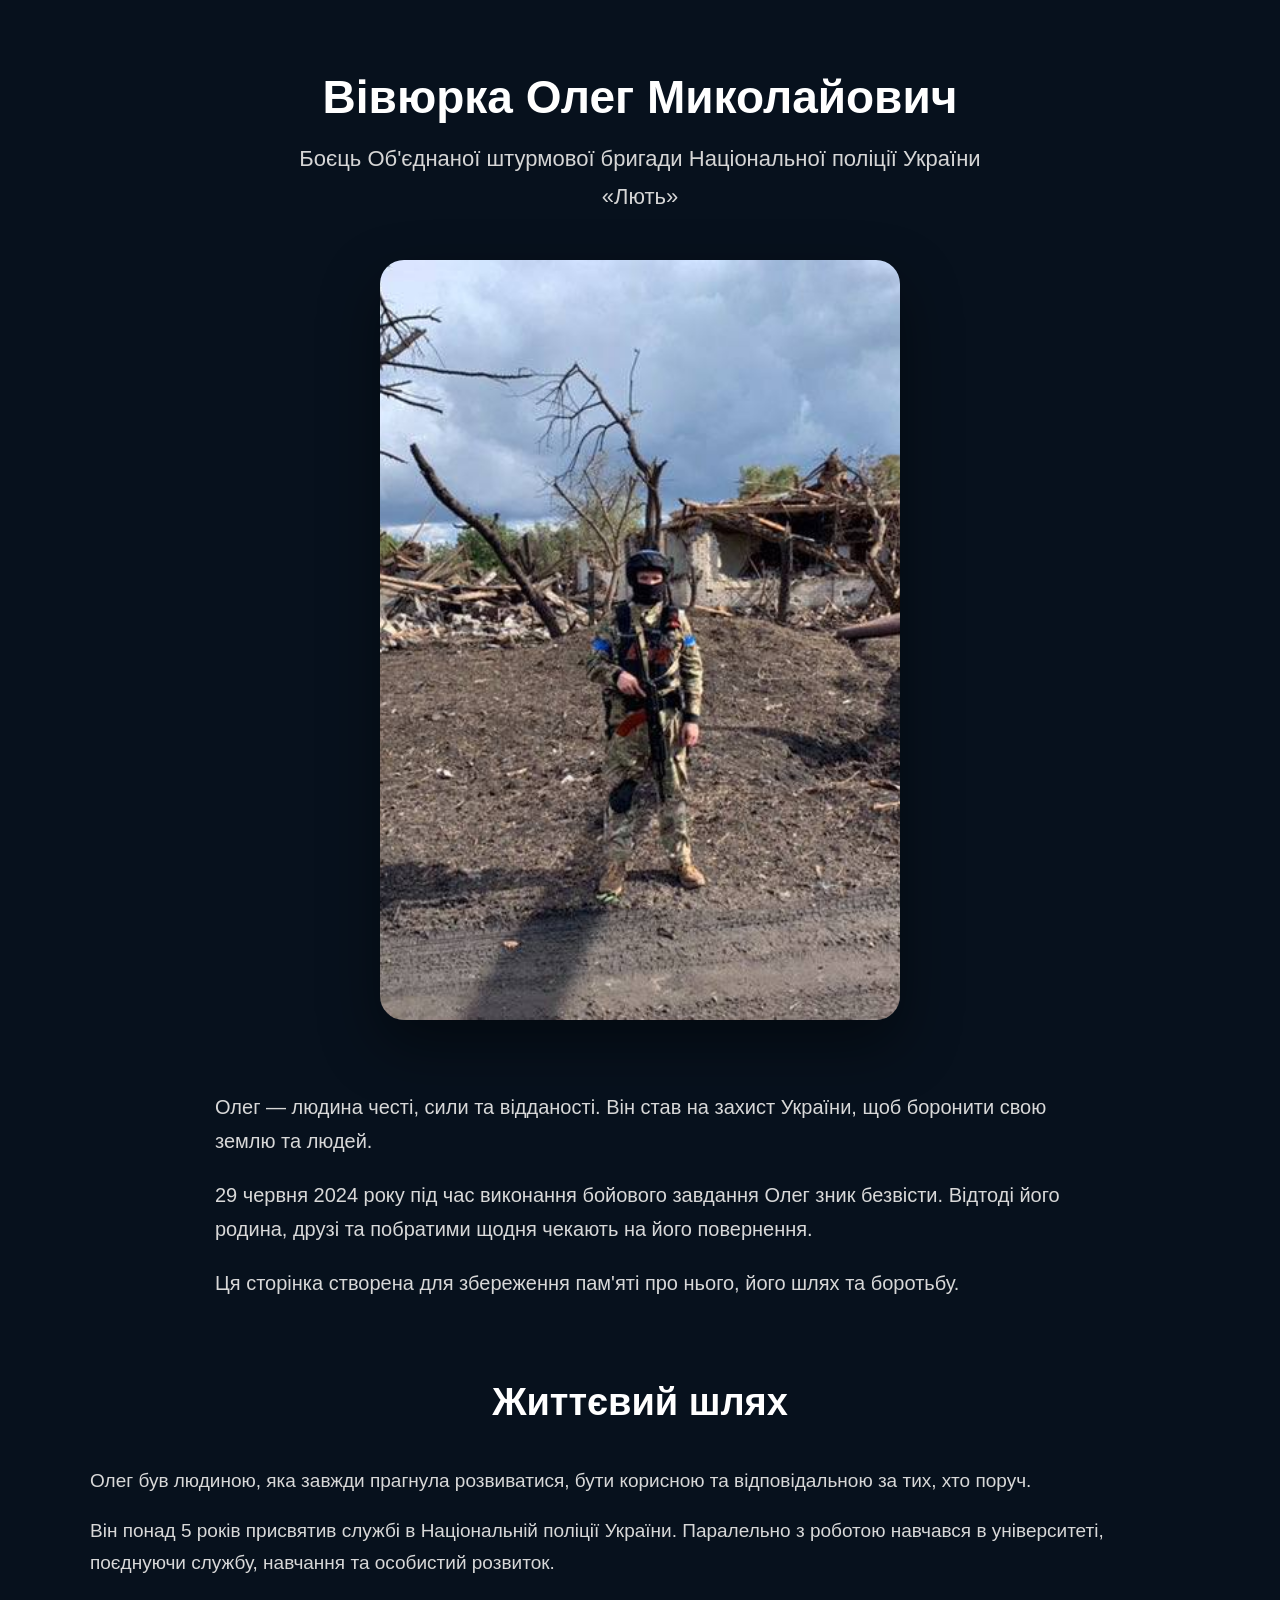
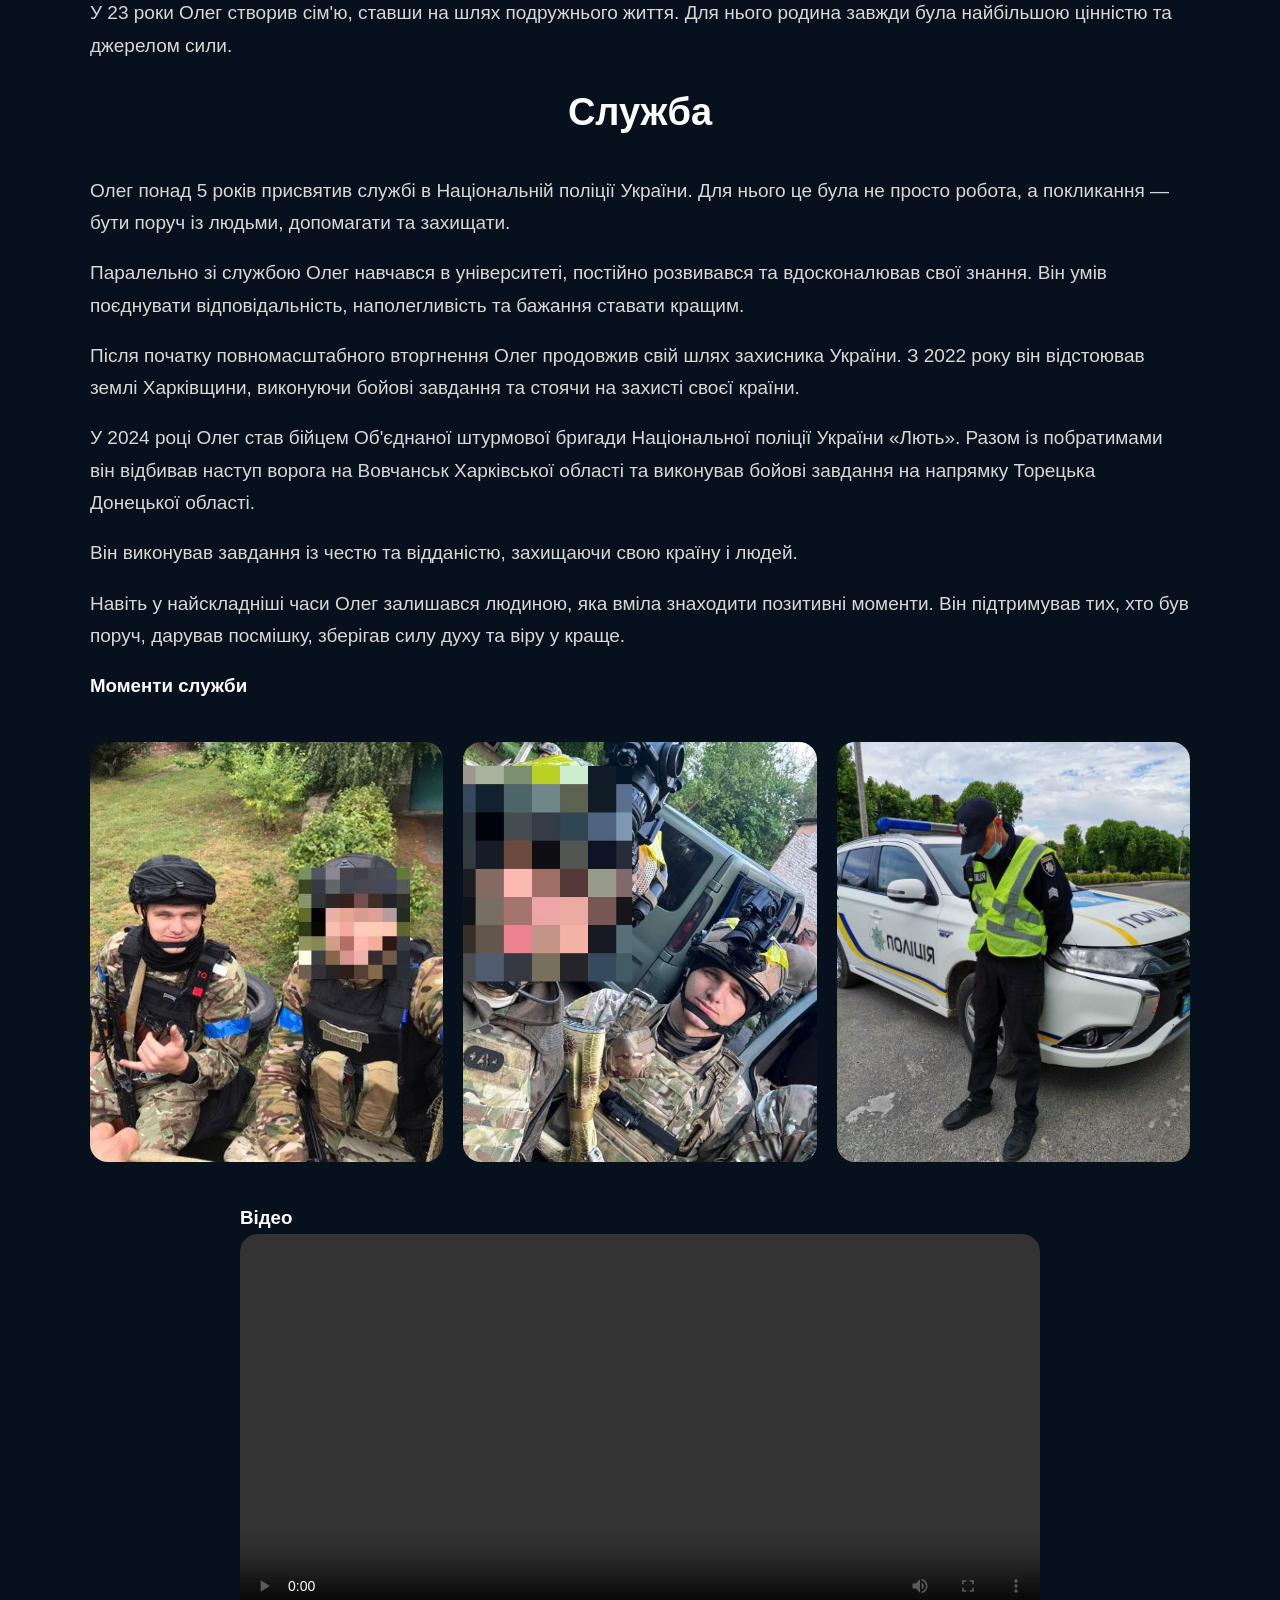
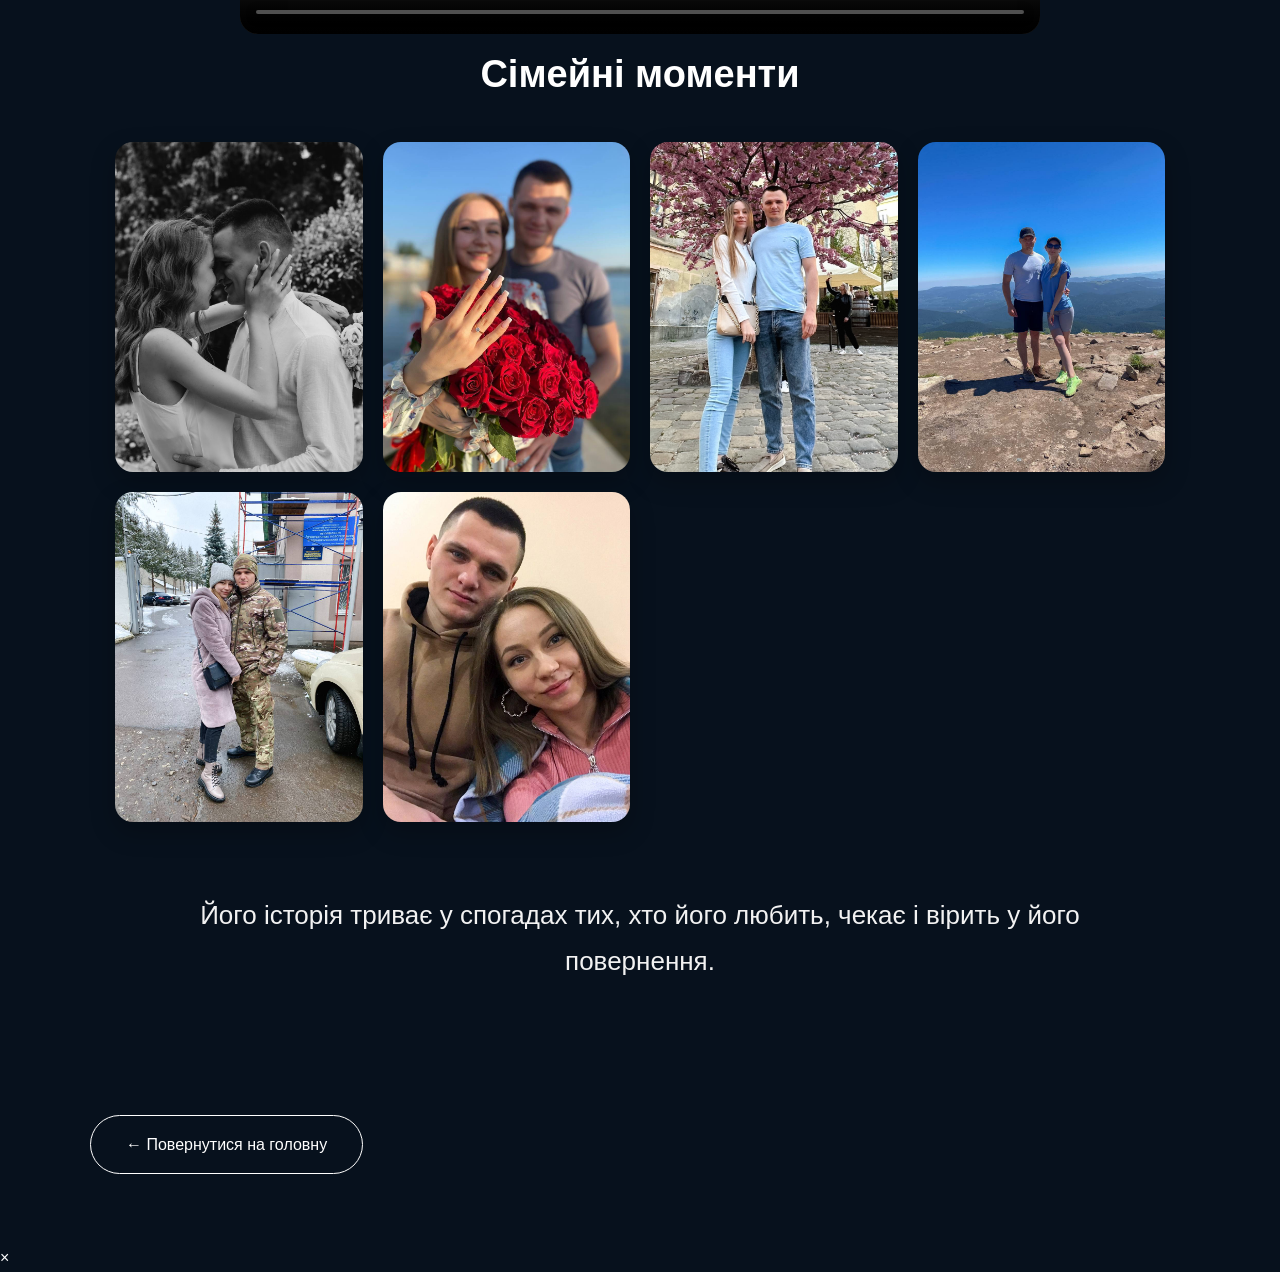
==== commit 3b4b9761: "Update about.html" ====
--- a/about.html
+++ b/about.html
@@ -192,7 +192,53 @@
 
 </div>
 
-
+<div id="lightbox">
+
+    <span id="close-lightbox">&times;</span>
+
+    <img id="lightbox-img">
+
+</div>
+
+<script>
+
+const galleryImages=document.querySelectorAll(".gallery img, .timeline-photo, .about-photo, .service-photo");
+
+const lightbox=document.getElementById("lightbox");
+
+const lightboxImg=document.getElementById("lightbox-img");
+
+const close=document.getElementById("close-lightbox");
+
+galleryImages.forEach(img=>{
+
+    img.addEventListener("click",()=>{
+
+        lightbox.style.display="flex";
+
+        lightboxImg.src=img.src;
+
+    });
+
+});
+
+close.onclick=()=>{
+
+    lightbox.style.display="none";
+
+};
+
+lightbox.onclick=e=>{
+
+    if(e.target===lightbox){
+
+        lightbox.style.display="none";
+
+    }
+
+};
+
+</script>
 
 </body>
 
--- a/style.css
+++ b/style.css
@@ -180,17 +180,17 @@
 
 .about-photo{
     width:100%;
-    max-width:430px;
-    height:650px;
+    max-width:520px;
+    height:760px;
 
     object-fit:cover;
     object-position:center;
 
-    margin:25px auto 60px;
+    margin:35px auto 70px;
 
     border-radius:24px;
 
-    box-shadow:0 20px 45px rgba(0,0,0,.35);
+    box-shadow:0 25px 60px rgba(0,0,0,.45);
 }
 
 .about-text{
@@ -222,23 +222,42 @@
 ========================================== */
 
 .gallery{
+
     display:grid;
-    grid-template-columns:repeat(3,1fr);
+
+    grid-template-columns:repeat(auto-fit,minmax(240px,1fr));
+
     gap:20px;
-    margin-top:40px;
+
+    max-width:1050px;
+
+    margin:35px auto;
+
 }
 
 .gallery img{
 
     width:100%;
 
-    height:330px;
+    aspect-ratio:3/4;
 
     object-fit:cover;
 
     border-radius:18px;
 
+    cursor:pointer;
+
     transition:.35s;
+
+    box-shadow:0 10px 25px rgba(0,0,0,.25);
+
+}
+
+.gallery img:hover{
+
+    transform:translateY(-5px);
+
+    box-shadow:0 20px 45px rgba(0,0,0,.45);
 
 }
 
@@ -304,18 +323,29 @@
 }
 
 .voice-quote{
-    max-width:850px;
-    margin:0 auto 50px;
-    padding:30px;
+
+    max-width:650px;
+
+    margin:0 0 60px;
+
+    padding:25px 30px;
+
     border-left:4px solid white;
+
     background:#111b2b;
-    border-radius:14px;
+
+    border-radius:16px;
+
 }
 
 .voice-quote p{
-    text-align:center;
-    font-size:28px;
+
+    text-align:left;
+
+    font-size:22px;
+
     line-height:1.8;
+
 }
 
 .voice-intro{
@@ -357,15 +387,42 @@
 }
 
 .timeline-photo{
-    width:100%;
+
+    width:100%;
+    max-width:650px;
+
+    aspect-ratio:4/5;
+
+    object-fit:cover;
+
+    display:block;
+
+    margin:30px auto 0;
+
     border-radius:18px;
-    margin-top:25px;
+
+    box-shadow:0 15px 35px rgba(0,0,0,.35);
+
 }
 
 .timeline-video{
-    width:100%;
-    margin-top:30px;
+
+    width:100%;
+
+    max-width:850px;
+
+    display:block;
+
+    margin:35px auto;
+
+    aspect-ratio:16/9;
+
+    border:none;
+
     border-radius:18px;
+
+    box-shadow:0 15px 40px rgba(0,0,0,.35);
+
 }
 
 .featured{
@@ -620,3 +677,44 @@
 }
 
 }
+.heart{
+    font-size:38px;
+    vertical-align:8px;
+}
+/* ==========================================
+   ТВОЯ ПІДТРИМКА
+========================================== */
+
+.support-section{
+
+    max-width:900px;
+
+    margin:90px auto;
+
+    padding:45px;
+
+    background:#101a29;
+
+    border-radius:22px;
+
+    text-align:center;
+
+}
+
+.support-section h2{
+
+    margin-bottom:25px;
+
+    font-size:38px;
+
+}
+
+.support-section p{
+
+    font-size:20px;
+
+    line-height:1.9;
+
+    color:#d9d9d9;
+
+}
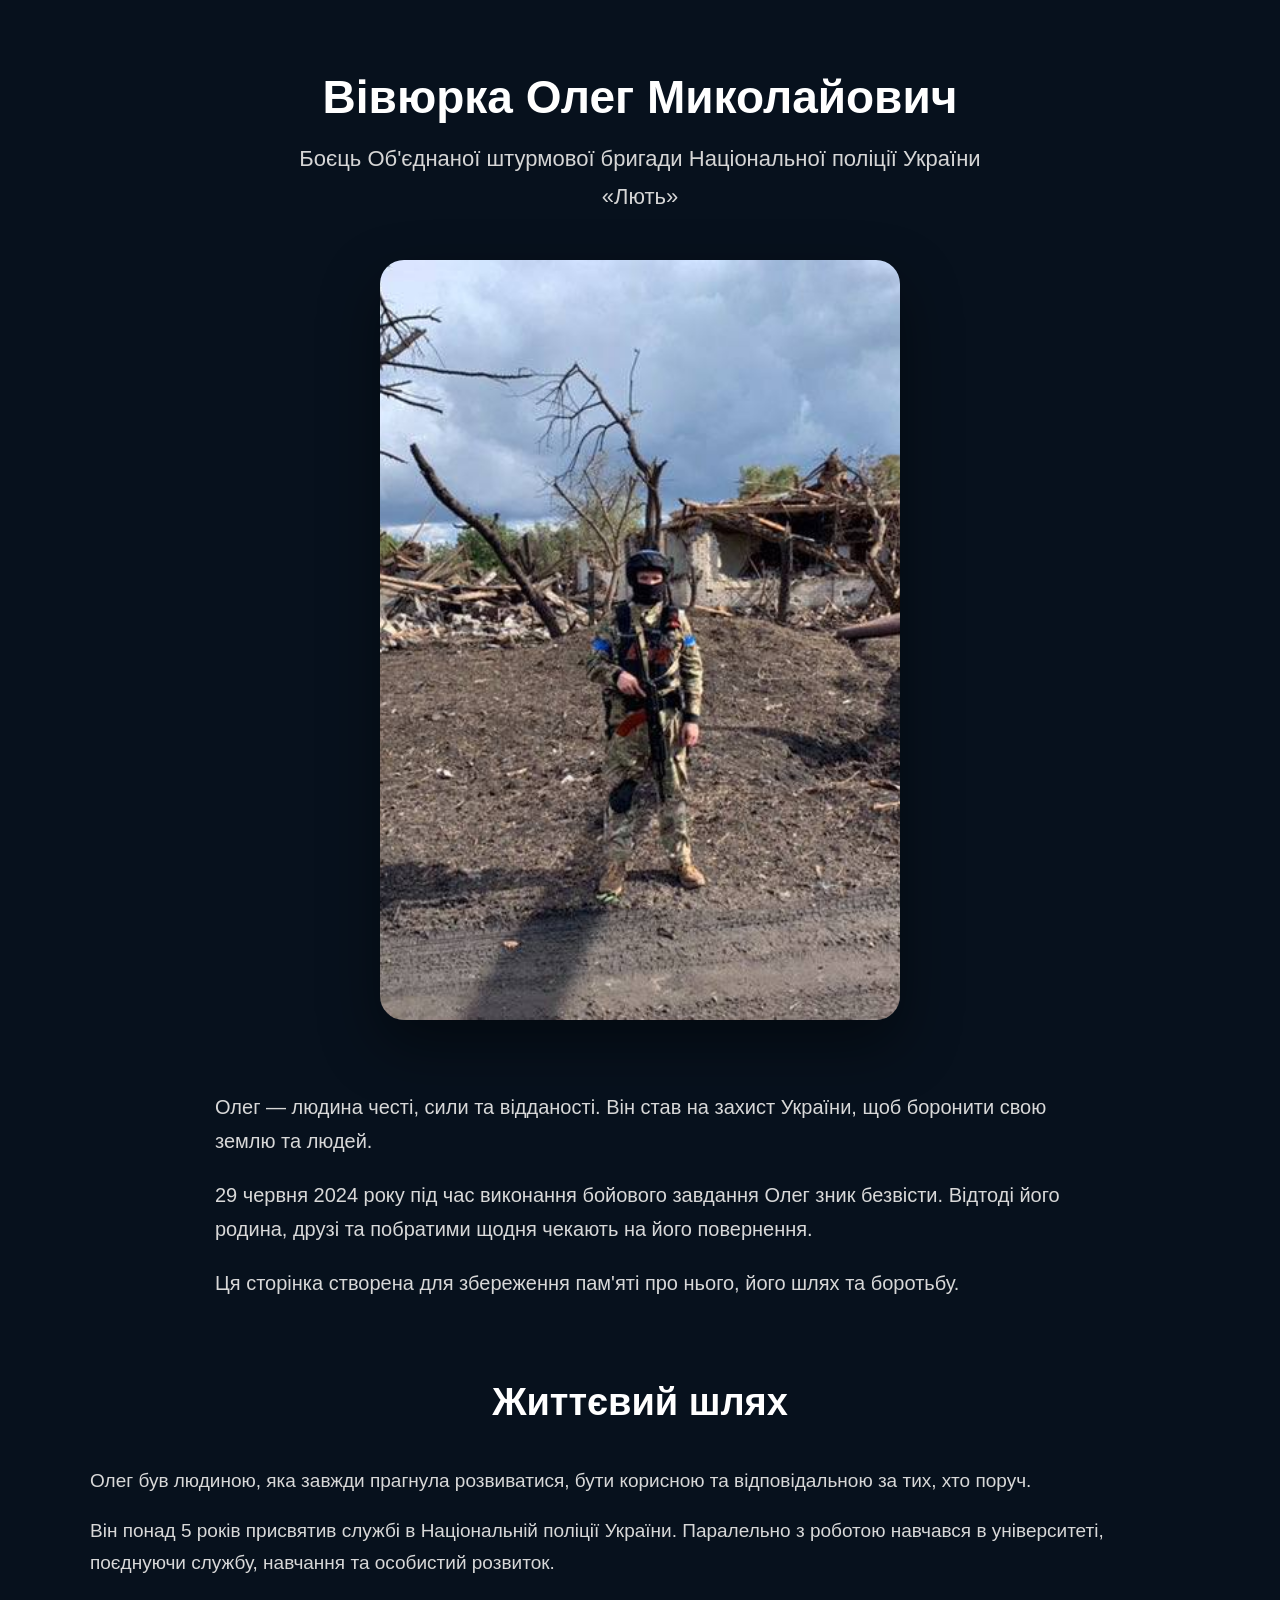
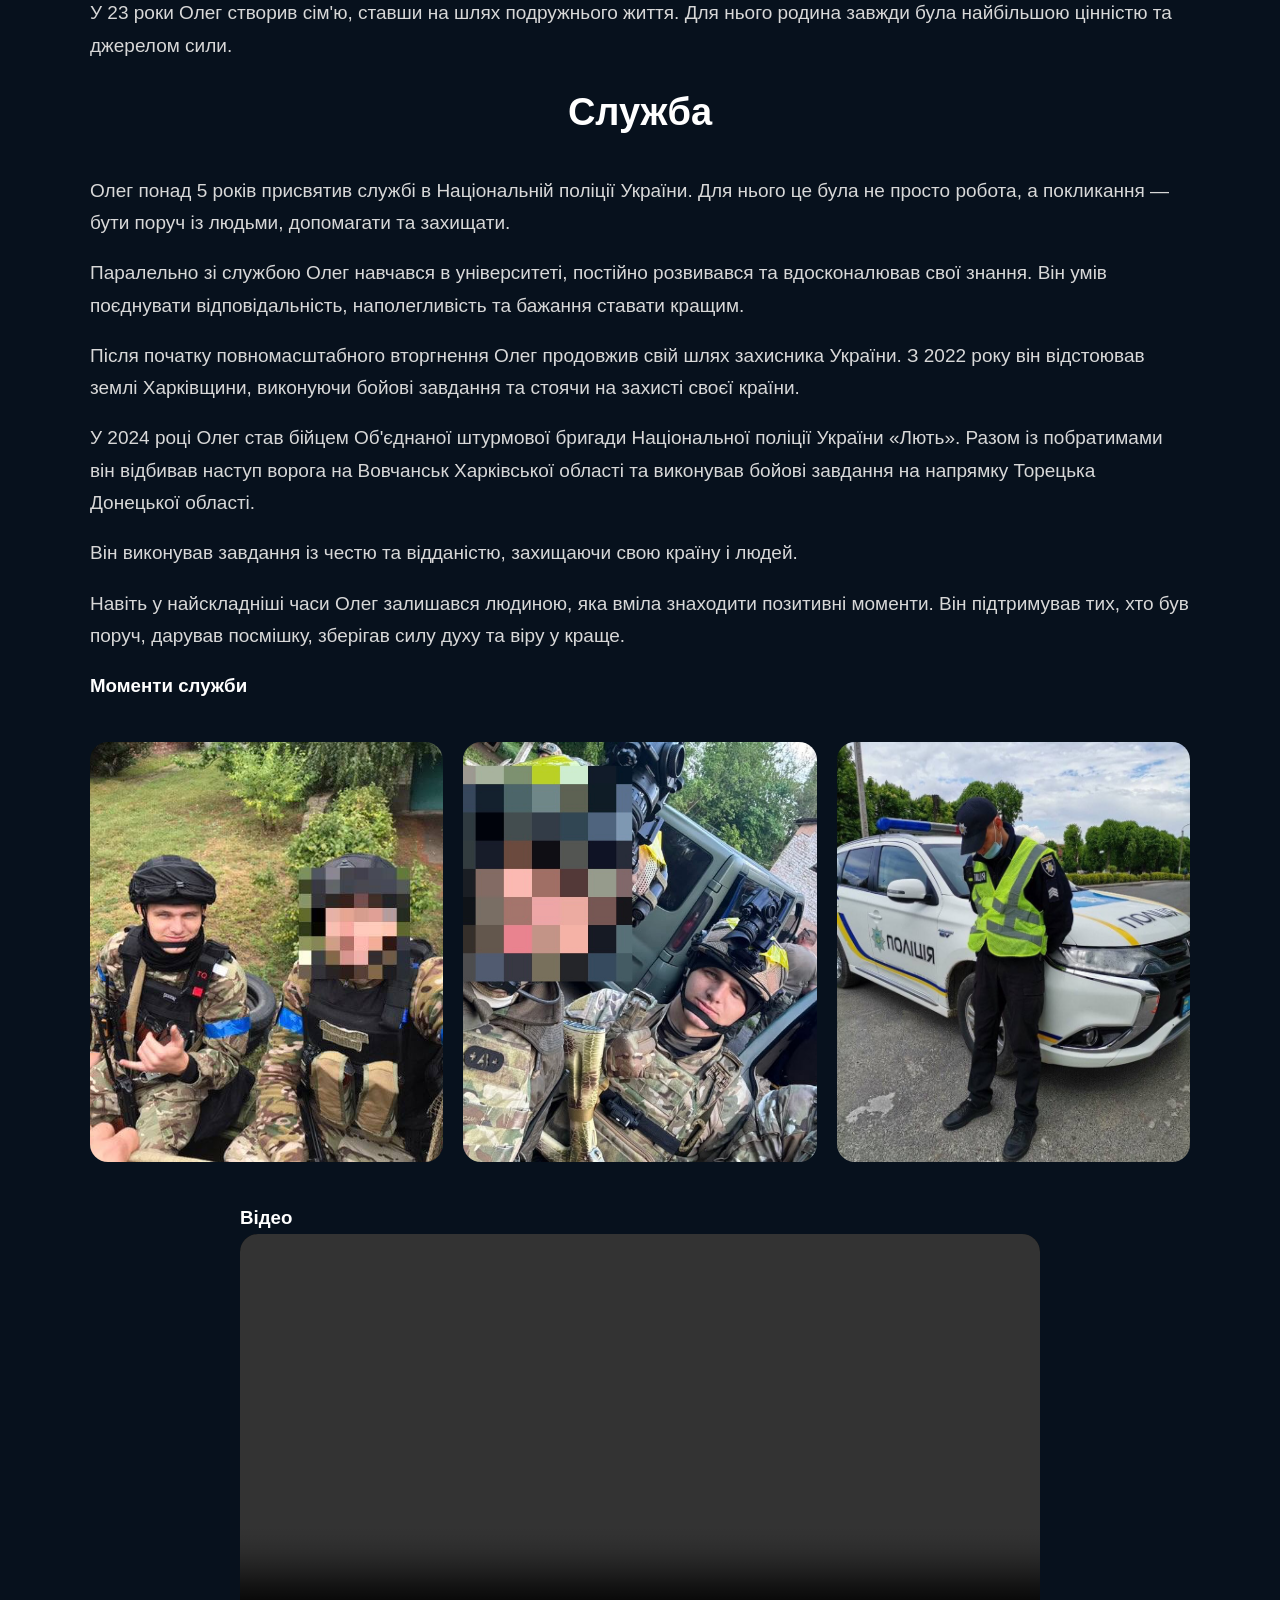
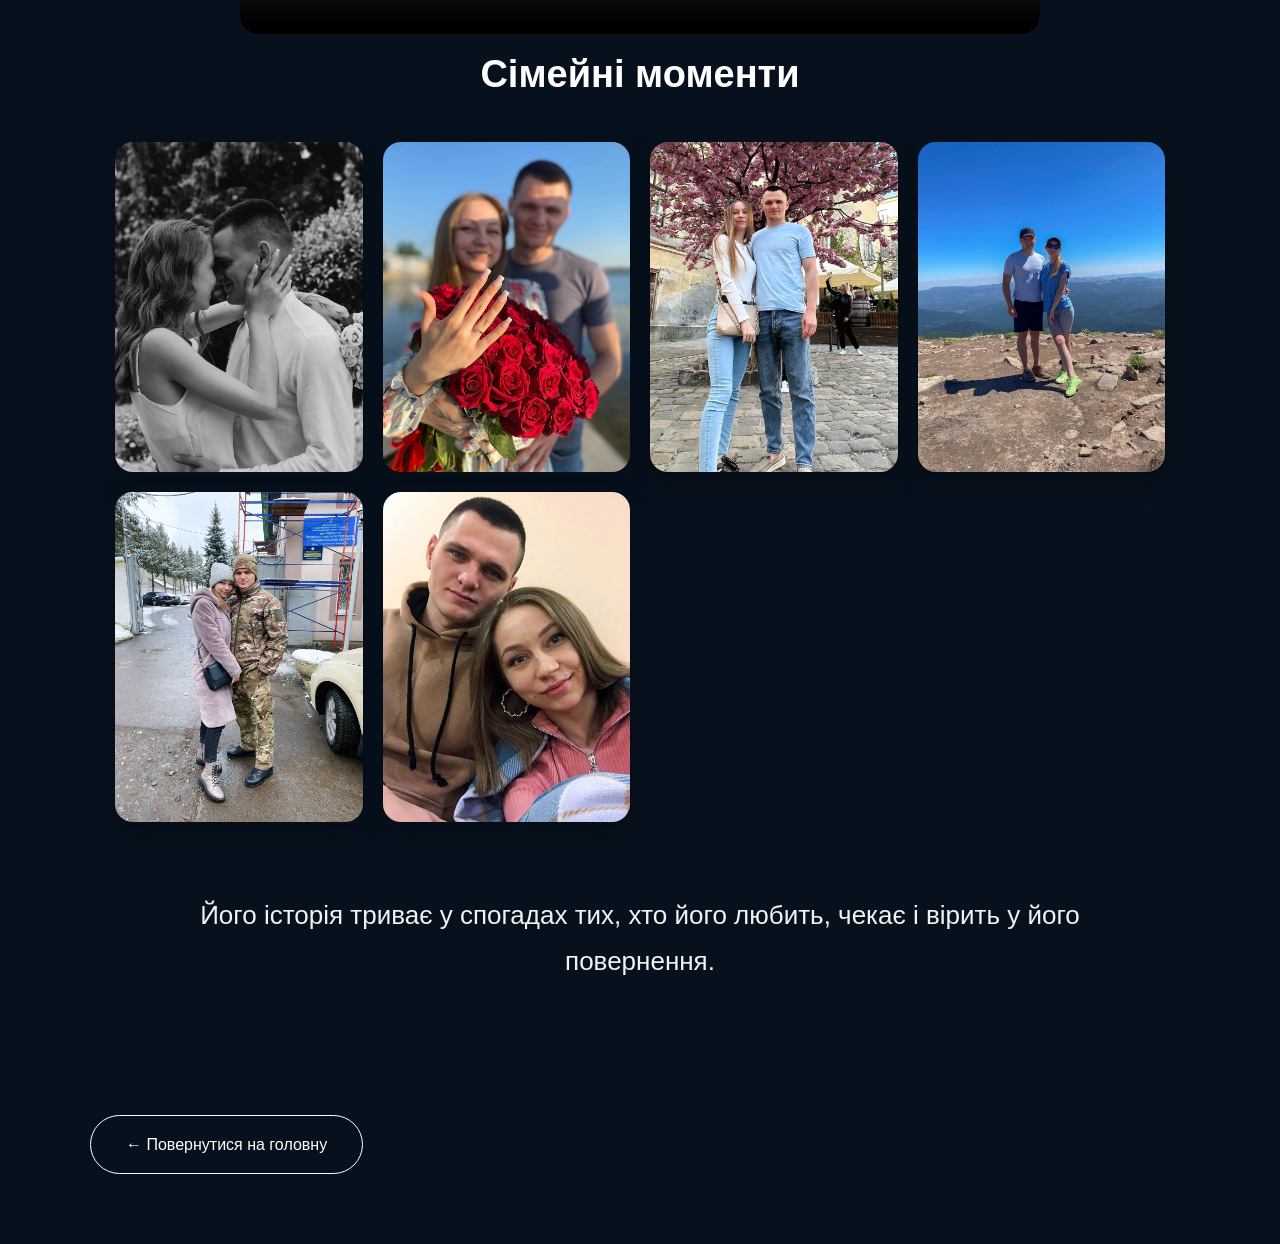
==== commit 366614a4: "Update about.html" ====
--- a/about.html
+++ b/about.html
@@ -196,50 +196,130 @@
 
     <span id="close-lightbox">&times;</span>
 
+    <span id="prev-photo">&#10094;</span>
+
     <img id="lightbox-img">
 
-</div>
-
+    <span id="next-photo">&#10095;</span>
+
+</div>
 <script>
 
-const galleryImages=document.querySelectorAll(".gallery img, .timeline-photo, .about-photo, .service-photo");
-
-const lightbox=document.getElementById("lightbox");
-
-const lightboxImg=document.getElementById("lightbox-img");
-
-const close=document.getElementById("close-lightbox");
-
-galleryImages.forEach(img=>{
+const galleryImages = document.querySelectorAll(
+".gallery img, .timeline-photo, .about-photo, .service-photo"
+);
+
+const lightbox = document.getElementById("lightbox");
+const lightboxImg = document.getElementById("lightbox-img");
+
+const close = document.getElementById("close-lightbox");
+const prev = document.getElementById("prev-photo");
+const next = document.getElementById("next-photo");
+
+let currentIndex = 0;
+
+function showImage(index){
+
+    lightbox.style.display = "flex";
+    document.body.style.overflow = "hidden";
+
+    lightboxImg.src = galleryImages[index].src;
+
+}
+
+galleryImages.forEach((img,index)=>{
 
     img.addEventListener("click",()=>{
 
-        lightbox.style.display="flex";
-
-        lightboxImg.src=img.src;
+        currentIndex = index;
+        showImage(currentIndex);
 
     });
 
 });
 
-close.onclick=()=>{
-
-    lightbox.style.display="none";
+next.onclick = ()=>{
+
+    currentIndex++;
+
+    if(currentIndex >= galleryImages.length){
+        currentIndex = 0;
+    }
+
+    showImage(currentIndex);
 
 };
 
-lightbox.onclick=e=>{
+prev.onclick = ()=>{
+
+    currentIndex--;
+
+    if(currentIndex < 0){
+        currentIndex = galleryImages.length-1;
+    }
+
+    showImage(currentIndex);
+
+};
+
+close.onclick = ()=>{
+
+    lightbox.style.display = "none";
+    document.body.style.overflow = "";
+
+};
+
+lightbox.onclick = e=>{
 
     if(e.target===lightbox){
 
         lightbox.style.display="none";
+        document.body.style.overflow = "";
 
     }
 
 };
 
+document.addEventListener("keydown",e=>{
+
+    if(lightbox.style.display!=="flex") return;
+
+    if(e.key==="ArrowRight") next.click();
+
+    if(e.key==="ArrowLeft") prev.click();
+
+    if(e.key==="Escape"){
+
+        lightbox.style.display="none";
+        document.body.style.overflow="";
+
+    }
+
+});
+
+let startX = 0;
+
+lightbox.addEventListener("touchstart",(e)=>{
+
+    startX = e.touches[0].clientX;
+
+});
+
+lightbox.addEventListener("touchend",(e)=>{
+
+    let endX = e.changedTouches[0].clientX;
+
+    if(startX - endX > 60){
+        next.click();
+    }
+
+    if(endX - startX > 60){
+        prev.click();
+    }
+
+});
+
 </script>
-
 </body>
 
 </html>
--- a/style.css
+++ b/style.css
@@ -61,7 +61,7 @@
 
     object-fit:cover;
 
-    object-position:65% 38%;
+    object-position:65% 25%;
 
     transform:none;
 }
@@ -145,11 +145,13 @@
     transition:.3s;
 }
 
+
 .buttons a:hover{
     background:white;
     color:#07111d;
-}
-
+    transform:translateY(-3px);
+    box-shadow:0 10px 25px rgba(255,255,255,.25);
+}
 /* ==========================================
    СТОРІНКА ПРО ОЛЕГА
 ========================================== */
@@ -225,7 +227,7 @@
 
     display:grid;
 
-    grid-template-columns:repeat(auto-fit,minmax(240px,1fr));
+grid-template-columns:repeat(auto-fit,minmax(240px,1fr));
 
     gap:20px;
 
@@ -254,15 +256,8 @@
 }
 
 .gallery img:hover{
-
-    transform:translateY(-5px);
-
+    transform:translateY(-5px) scale(1.03);
     box-shadow:0 20px 45px rgba(0,0,0,.45);
-
-}
-
-.gallery img:hover{
-    transform:scale(1.03);
 }
 
 /* ==========================================
@@ -349,15 +344,15 @@
 }
 
 .voice-intro{
-    max-width:900px;
+    max-width:720px;
     margin:auto;
+    font-size:17px;
+    line-height:1.9;
 }
 
 .voice-intro p{
-    margin-bottom:22px;
-    font-size:20px;
-}
-
+    margin-bottom:20px;
+}
 /* ==========================================
    TIMELINE
 ========================================== */
@@ -461,6 +456,8 @@
 .back-home a:hover{
     background:white;
     color:#07111d;
+    transform:translateY(-3px);
+    box-shadow:0 10px 25px rgba(255,255,255,.25);
 }
 /* ==========================================
    ФІНАЛЬНІ СТИЛІ
@@ -498,13 +495,13 @@
    ПЛАВНА ПОЯВА
 ========================================== */
 
-.hero-content,
-.about-page,
-.voice-page,
-.timeline-item,
-.gallery img,
-.service-photo{
-    animation:fadeUp .8s ease;
+
+.show{
+
+    opacity:1;
+
+    transform:translateY(0);
+
 }
 
 @keyframes fadeUp{
@@ -649,7 +646,7 @@
 
 }
 
-@media(max-width:420px){
+@media(max-width:768px){
 
 .hero-content h1{
     font-size:30px;
@@ -668,8 +665,14 @@
     font-size:17px;
 }
 
+
 .gallery{
-    grid-template-columns:1fr;
+    grid-template-columns:repeat(2,1fr);
+    gap:12px;
+}
+
+.gallery img{
+    border-radius:14px;
 }
 
 .service-gallery{
@@ -710,11 +713,229 @@
 }
 
 .support-section p{
-
-    font-size:20px;
-
-    line-height:1.9;
-
-    color:#d9d9d9;
-
-}
+    font-size:18px;
+    line-height:1.8;
+    max-width:850px;
+    margin:auto;
+}
+/* ==========================
+   LIGHTBOX
+========================== */
+
+#lightbox{
+    display:none;
+    position:fixed;
+    inset:0;
+    background:rgba(0,0,0,.92);
+    z-index:99999;
+    justify-content:center;
+    align-items:center;
+    padding:30px;
+    cursor:zoom-out;
+}
+
+#lightbox img{
+    max-width:95%;
+    max-height:92vh;
+    object-fit:contain;
+    border-radius:18px;
+    box-shadow:0 0 40px rgba(0,0,0,.6);
+    animation:zoomIn .25s ease;
+}
+
+#close-lightbox{
+    position:absolute;
+    top:25px;
+    right:35px;
+    font-size:52px;
+    color:white;
+    cursor:pointer;
+    user-select:none;
+    transition:.25s;
+}
+
+#close-lightbox:hover{
+    transform:scale(1.15);
+}
+
+.gallery img,
+.timeline-photo,
+.about-photo,
+.service-photo{
+    cursor:zoom-in;
+}
+
+@keyframes zoomIn{
+
+    from{
+        opacity:0;
+        transform:scale(.92);
+    }
+
+    to{
+        opacity:1;
+        transform:scale(1);
+    }
+
+}
+.youtube-video{
+    max-width:900px;
+    margin:35px auto 0;
+    border-radius:18px;
+    overflow:hidden;
+    box-shadow:0 12px 35px rgba(0,0,0,.35);
+}
+
+.youtube-video iframe{
+    width:100%;
+    aspect-ratio:16/9;
+    display:block;
+    border:none;
+}
+.lanivtsi-gallery{
+    grid-template-columns:repeat(3,1fr);
+}
+
+@media (min-width: 901px){
+    .hero-image{
+        object-position:65% 28%;
+    }
+}
+/* ==========================
+   SUPPORT
+========================== */
+
+.support-videos{
+    display:flex;
+    justify-content:center;
+    gap:18px;
+    flex-wrap:wrap;
+    margin:35px auto 25px;
+    max-width:720px;
+}
+
+.support-videos video{
+    width:230px;
+    max-width:100%;
+    aspect-ratio:9/16;
+    object-fit:contain;
+    background:#000;
+    border-radius:18px;
+}
+.support-gallery{
+    display:grid;
+    grid-template-columns:repeat(6,1fr);
+    gap:18px;
+    max-width:620px;
+    margin:0 auto;
+}
+
+.support-gallery img{
+    width:100%;
+    aspect-ratio:3/4;
+    object-fit:cover;
+    border-radius:18px;
+    cursor:pointer;
+    transition:.3s;
+    box-shadow:0 10px 25px rgba(0,0,0,.3);
+}
+
+.support-gallery img:hover{
+    transform:scale(1.03);
+}
+
+@media(max-width:900px){
+
+.support-videos{
+}
+
+.support-gallery{
+    grid-template-columns:repeat(2,1fr);
+}
+
+}
+
+@media(max-width:600px){
+
+.support-gallery{
+    grid-template-columns:repeat(2,1fr);
+}
+
+}
+html,body{
+    overflow-x:hidden;
+}
+
+.voice-page{
+    overflow:hidden;
+}
+@media (max-width:768px){
+
+.support-videos{
+    display:grid;
+    grid-template-columns:repeat(2,1fr);
+    gap:12px;
+}
+
+.support-videos video{
+    width:100%;
+}
+
+.support-gallery{
+    gap:12px;
+}
+
+}.support-gallery img.large{
+    grid-column:span 2;
+}
+/* ==========================
+   LIGHTBOX ARROWS
+========================== */
+
+#prev-photo,
+#next-photo{
+
+    position:absolute;
+
+    top:50%;
+
+    transform:translateY(-50%);
+
+    font-size:60px;
+
+    color:white;
+
+    cursor:pointer;
+
+    user-select:none;
+
+    padding:12px;
+
+    transition:.25s;
+
+    z-index:100000;
+
+}
+
+#prev-photo{
+    left:25px;
+}
+
+#next-photo{
+    right:25px;
+}
+
+#prev-photo:hover,
+#next-photo:hover{
+
+    transform:translateY(-50%) scale(1.15);
+
+}
+@media(max-width:768px){
+
+#prev-photo,
+#next-photo{
+    display:none;
+}
+
+}
